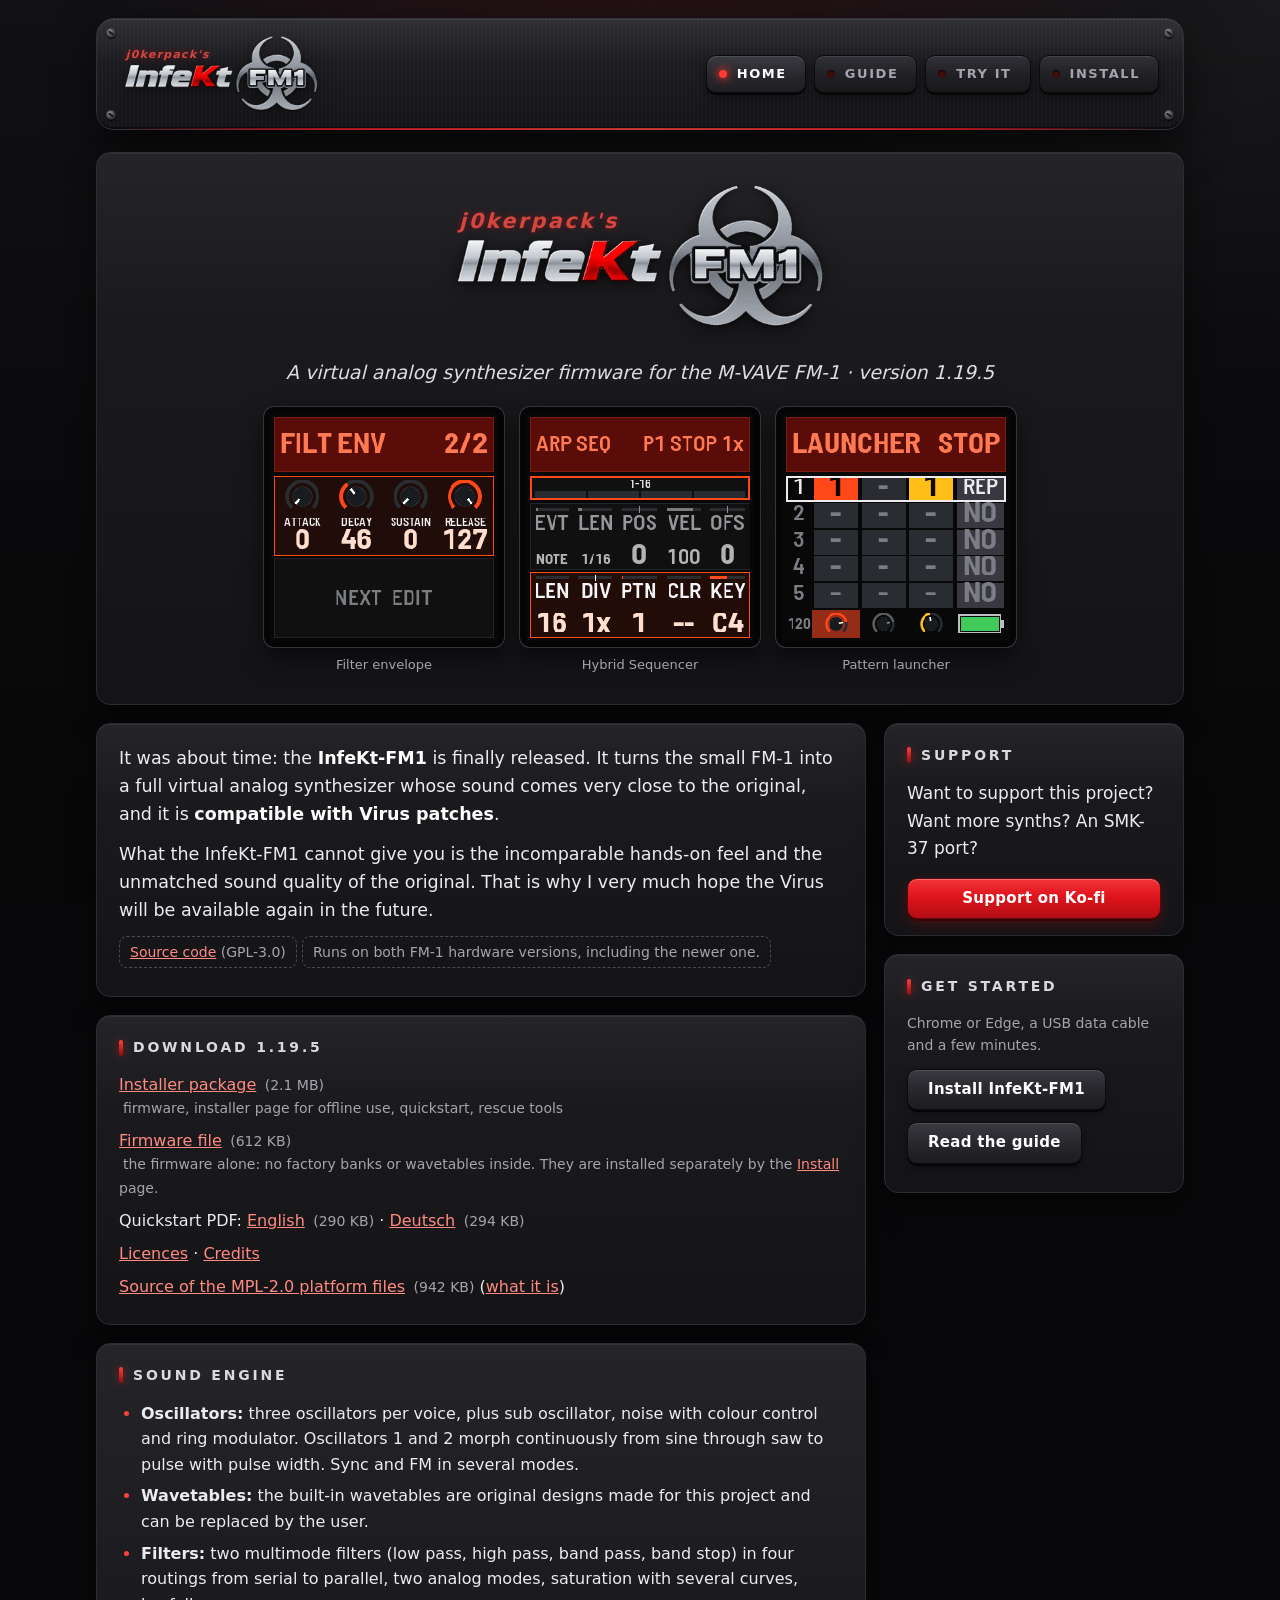
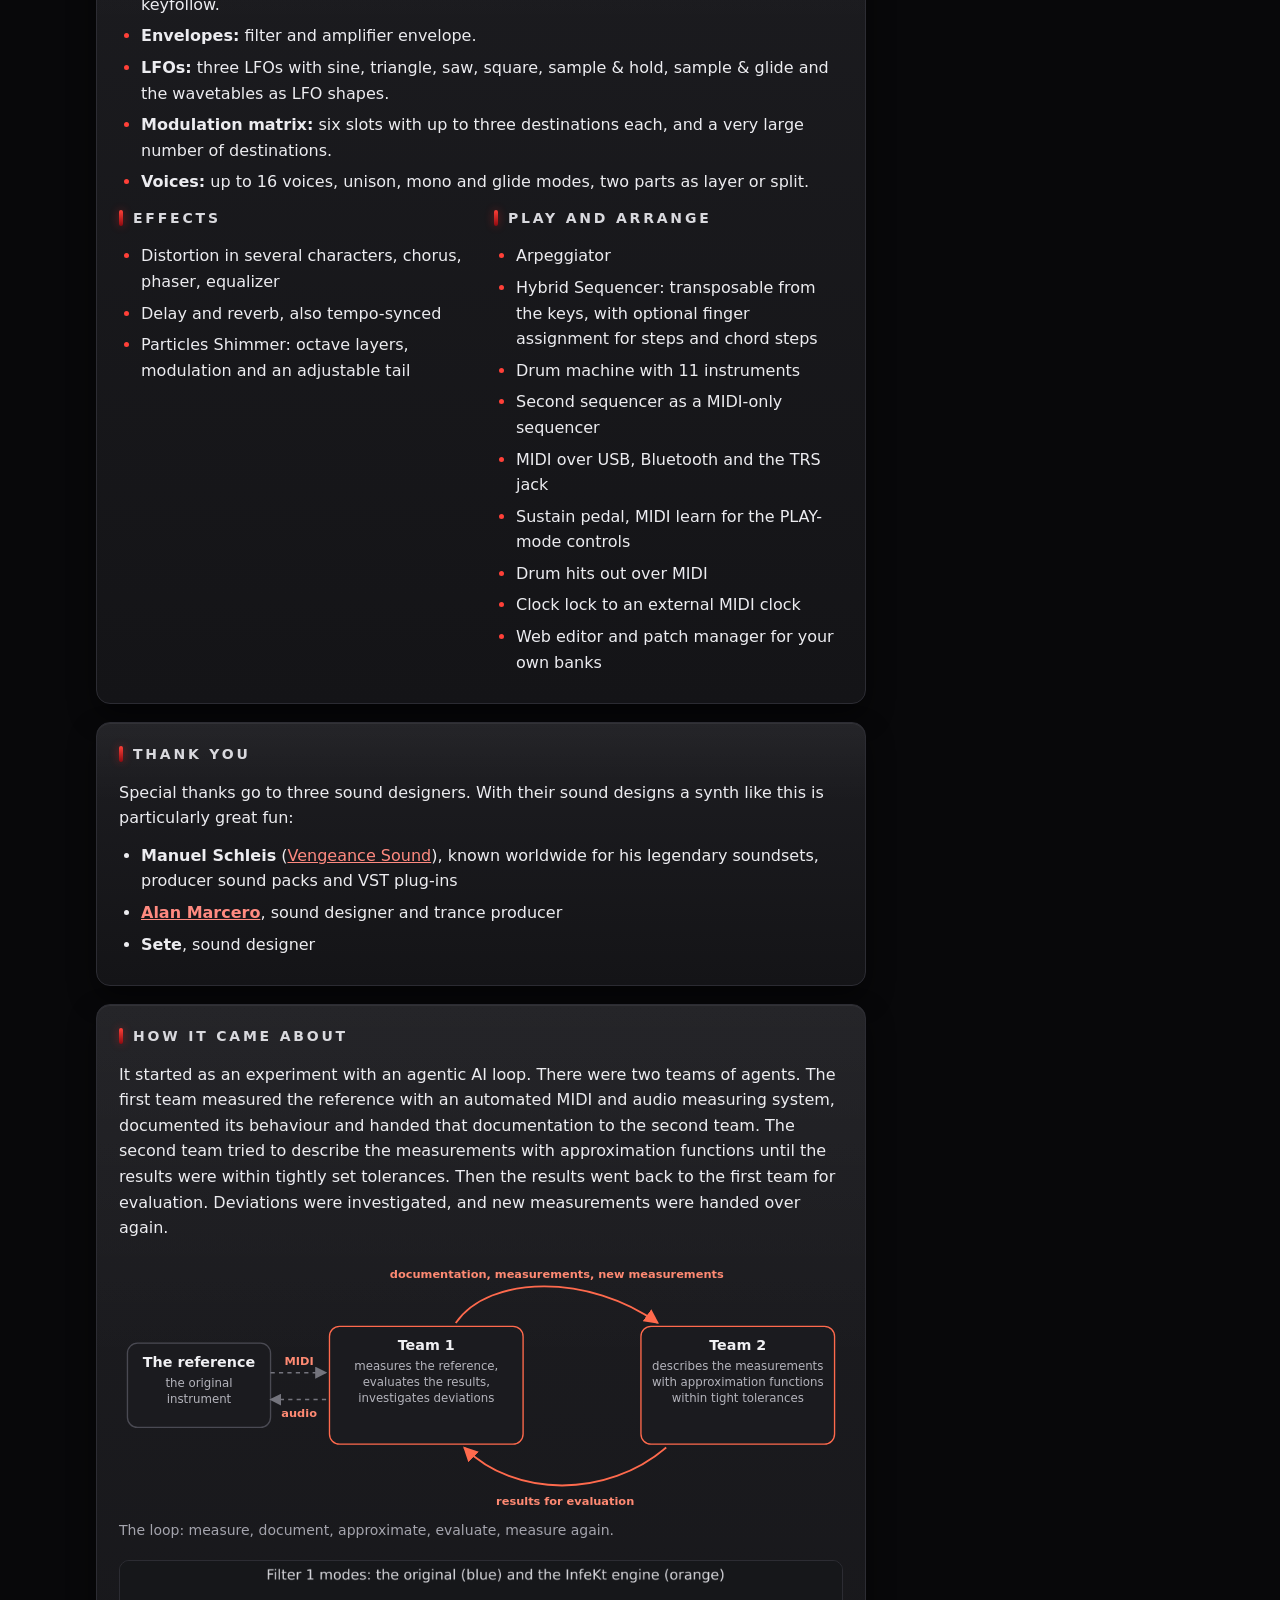
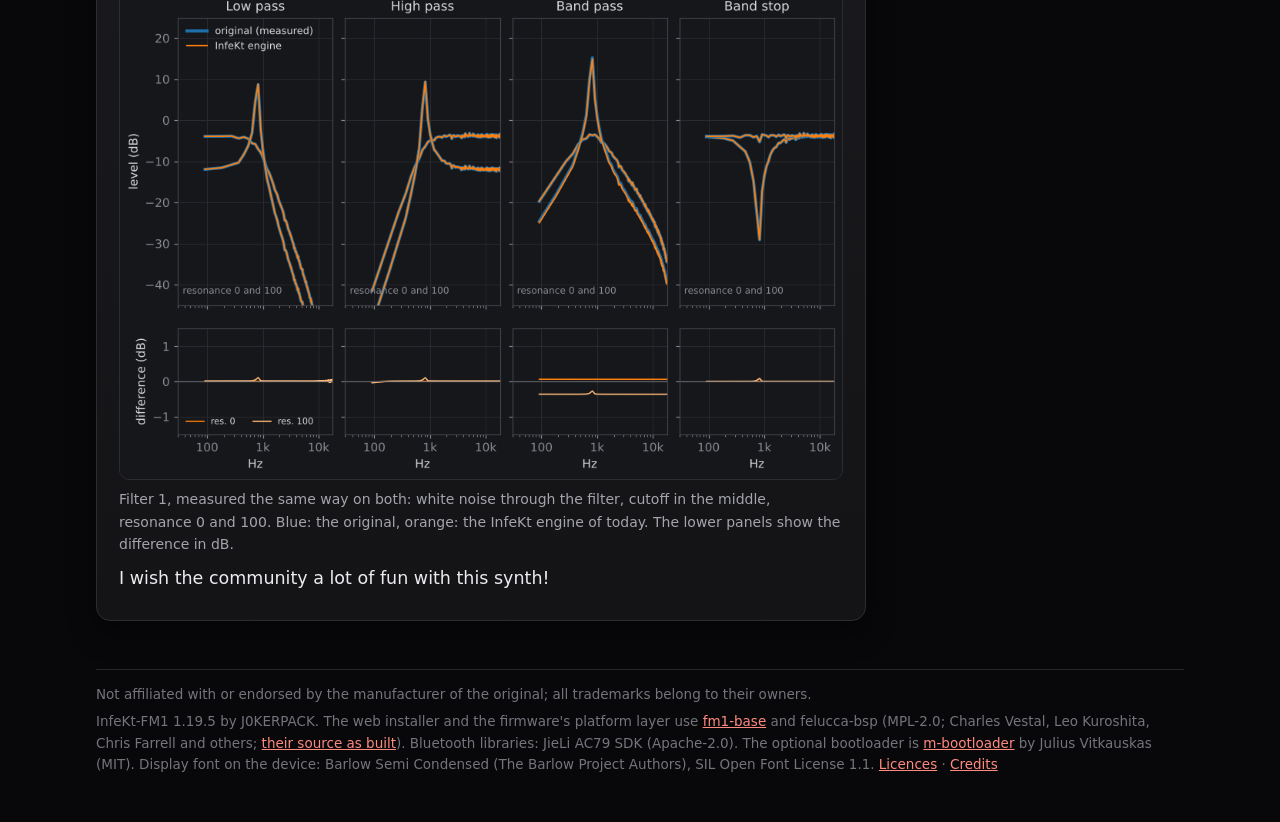
==== index.html @ 97278ad5 "Downloads: the firmware file has no factory banks inside Co-Authored-By: Claude Fable 5.2 <noreply@a" ====
<!doctype html>
<html lang="en">
<head>
<meta charset="utf-8">
<meta name="viewport" content="width=device-width, initial-scale=1">
<title>InfeKt-FM1</title>
<meta name="description" content="InfeKt-FM1: a virtual analog synthesizer firmware for the M-VAVE FM-1.">
<meta name="theme-color" content="#111114">
<link rel="icon" href="img/icon.svg" type="image/svg+xml">
<link rel="stylesheet" href="assets/site.css">
</head>
<body>
<svg width="0" height="0" style="position:absolute" aria-hidden="true" focusable="false"><defs>
<linearGradient id="bh-g" x1="0" y1="0" x2="0" y2="1"><stop offset="0" stop-color="#f6f6f9"/><stop offset=".45" stop-color="#b0b0b9"/><stop offset=".56" stop-color="#85858f"/><stop offset="1" stop-color="#dcdce3"/></linearGradient>
<clipPath id="bh-c"><circle cx="0" cy="-15" r="9.5"/><circle cx="12.99" cy="7.5" r="9.5"/><circle cx="-12.99" cy="7.5" r="9.5"/></clipPath>
<mask id="bh-m" maskUnits="userSpaceOnUse" x="-32" y="-32" width="64" height="64">
<g fill="#fff"><circle cx="0" cy="-11" r="15"/><circle cx="9.526" cy="5.5" r="15"/><circle cx="-9.526" cy="5.5" r="15"/></g>
<g fill="#000"><circle cx="0" cy="-15" r="10.5"/><circle cx="12.99" cy="7.5" r="10.5"/><circle cx="-12.99" cy="7.5" r="10.5"/><circle r="3"/>
<rect x="-.5" y="-6" width="1" height="6"/><rect x="-.5" y="-6" width="1" height="6" transform="rotate(120)"/><rect x="-.5" y="-6" width="1" height="6" transform="rotate(240)"/></g></mask>
<mask id="bh-r" maskUnits="userSpaceOnUse" x="-32" y="-32" width="64" height="64">
<circle r="12.5" fill="none" stroke="#fff" stroke-width="3"/>
<g fill="#000"><circle cx="0" cy="-11" r="16"/><circle cx="9.526" cy="5.5" r="16"/><circle cx="-9.526" cy="5.5" r="16"/></g>
<circle r="12.5" fill="none" stroke="#fff" stroke-width="3" clip-path="url(#bh-c)"/></mask>
<symbol id="bio" viewBox="-30 -30 60 60"><rect x="-32" y="-32" width="64" height="64" fill="url(#bh-g)" mask="url(#bh-m)"/>
<rect x="-32" y="-32" width="64" height="64" fill="url(#bh-g)" mask="url(#bh-r)"/></symbol>
</defs></svg>
<div class="wrap">
<header class="rack">
<span class="screw tl" aria-hidden="true"></span><span class="screw tr" aria-hidden="true"></span>
<span class="screw bl" aria-hidden="true"></span><span class="screw br" aria-hidden="true"></span>
<a class="logo" href="index.html" aria-label="j0kerpack's InfeKt-FM1, home"><img src="img/logo.webp" width="560" height="230" alt=""><span class="by" aria-hidden="true">j0kerpack's</span></a>
<nav class="topnav" aria-label="Site"><a class="tab" href="index.html" aria-current="page">Home</a><a class="tab" href="guide.html">Guide</a><a class="tab" href="try.html">Try it</a><a class="tab" href="install.html">Install</a></nav>
</header>
<main>

<section class="panel hero">
<h1 class="sr">InfeKt-FM1</h1>
<a class="logo" href="index.html" aria-label="j0kerpack's InfeKt-FM1, home"><img src="img/logo.webp" width="560" height="230" alt=""><span class="by" aria-hidden="true">j0kerpack's</span></a>
<p class="tagline">A virtual analog synthesizer firmware for the M-VAVE FM-1 · version 1.19.5</p>
<div class="screens">
<figure><img src="img/screen-filter-env.png" width="240" height="240" alt="The FM-1's display showing the filter envelope page: attack, decay, sustain and release on four knobs"><figcaption>Filter envelope</figcaption></figure>
<figure><img src="img/screen-sequencer.png" width="240" height="240" alt="The FM-1’s display showing the Hybrid Sequencer page: a step’s event, length, position, velocity and offset above the pattern’s length, speed, number, clear and base note"><figcaption>Hybrid Sequencer</figcaption></figure>
<figure><img src="img/screen-launcher.png" width="240" height="240" alt="The FM-1's display showing the pattern launcher"><figcaption>Pattern launcher</figcaption></figure>
</div>
</section>
<div class="layout">
<div class="col">


<section class="panel">
<p class="lead">It was about time: the <strong>InfeKt-FM1</strong> is finally released. It turns the small FM-1 into a full virtual analog synthesizer whose sound comes very close to the original, and it is <strong>compatible with Virus patches</strong>.</p>
<p class="lead">What the InfeKt-FM1 cannot give you is the incomparable hands-on feel and the unmatched sound quality of the original. That is why I very much hope the Virus will be available again in the future.</p>
<p class="soon"><a href="https://github.com/j0kerpack/InfeKt-FM1/tree/main/firmware">Source code</a> (GPL-3.0)</p>
<p class="soon">Runs on both FM-1 hardware versions, including the newer one.</p>
</section>

<section class="panel downloads" id="download">
<h2>Download 1.19.5</h2>
<ul class="dl">
<li><a href="downloads/infekt-fm1_installer_1.19.5.zip">Installer package</a><span class="small"> (2.1 MB)</span><br><span class="small">firmware, installer page for offline use, quickstart, rescue tools</span></li>
<li><a href="downloads/infekt-fm1-1.19.5-multi-ble.fwsc">Firmware file</a><span class="small"> (612 KB)</span><br><span class="small">the firmware alone: no factory banks or wavetables inside. They are installed separately by the <a href="install.html">Install</a> page.</span></li>
<li>Quickstart PDF: <a href="downloads/InfeKt-FM1_Quickstart_EN.pdf">English</a><span class="small"> (290 KB)</span> · <a href="downloads/InfeKt-FM1_Quickstart_DE.pdf">Deutsch</a><span class="small"> (294 KB)</span></li>
<li><a href="downloads/LICENSES/README.txt">Licences</a> · <a href="downloads/CREDITS.txt">Credits</a></li>
<li><a href="downloads/infekt-fm1-1.19.5-fm1-base-src.tar.gz">Source of the MPL-2.0 platform files</a><span class="small"> (942 KB)</span> (<a href="downloads/SOURCE.txt">what it is</a>)</li>
</ul>
</section>

<section class="panel feat">
<h2>Sound engine</h2>
<ul>
<li><strong>Oscillators:</strong> three oscillators per voice, plus sub oscillator, noise with colour control and ring modulator. Oscillators 1 and 2 morph continuously from sine through saw to pulse with pulse width. Sync and FM in several modes.</li>
<li><strong>Wavetables:</strong> the built-in wavetables are original designs made for this project and can be replaced by the user.</li>
<li><strong>Filters:</strong> two multimode filters (low pass, high pass, band pass, band stop) in four routings from serial to parallel, two analog modes, saturation with several curves, keyfollow.</li>
<li><strong>Envelopes:</strong> filter and amplifier envelope.</li>
<li><strong>LFOs:</strong> three LFOs with sine, triangle, saw, square, sample &amp; hold, sample &amp; glide and the wavetables as LFO shapes.</li>
<li><strong>Modulation matrix:</strong> six slots with up to three destinations each, and a very large number of destinations.</li>
<li><strong>Voices:</strong> up to 16 voices, unison, mono and glide modes, two parts as layer or split.</li>
</ul>
<div class="cols2">
<div>
<h2>Effects</h2>
<ul>
<li>Distortion in several characters, chorus, phaser, equalizer</li>
<li>Delay and reverb, also tempo-synced</li>
<li>Particles Shimmer: octave layers, modulation and an adjustable tail</li>
</ul>
</div>
<div>
<h2>Play and arrange</h2>
<ul>
<li>Arpeggiator</li>
<li>Hybrid Sequencer: transposable from the keys, with optional finger assignment for steps and chord steps</li>
<li>Drum machine with 11 instruments</li>
<li>Second sequencer as a MIDI-only sequencer</li>
<li>MIDI over USB, Bluetooth and the TRS jack</li>
<li>Sustain pedal, MIDI learn for the PLAY-mode controls</li>
<li>Drum hits out over MIDI</li>
<li>Clock lock to an external MIDI clock</li>
<li>Web editor and patch manager for your own banks</li>
</ul>
</div>
</div>
</section>

<section class="panel">
<h2>Thank you</h2>
<p>Special thanks go to three sound designers. With their sound designs a synth like this is particularly great fun:</p>
<ul>
<li><strong>Manuel Schleis</strong> (<a href="https://www.vengeance-sound.com/" rel="noopener">Vengeance Sound</a>), known worldwide for his legendary soundsets, producer sound packs and VST plug-ins</li>
<li><strong><a href="https://alanmarcero.com/" rel="noopener">Alan Marcero</a></strong>, sound designer and trance producer</li>
<li><strong>Sete</strong>, sound designer</li>
</ul>
</section>

<section class="panel">
<h2>How it came about</h2>
<p>It started as an experiment with an agentic AI loop. There were two teams of agents. The first team measured the reference with an automated MIDI and audio measuring system, documented its behaviour and handed that documentation to the second team. The second team tried to describe the measurements with approximation functions until the results were within tightly set tolerances. Then the results went back to the first team for evaluation. Deviations were investigated, and new measurements were handed over again.</p>
<figure class="fig">
<svg class="loop wide" viewBox="0 0 860 300" role="img" aria-labelledby="lw-t"><title id="lw-t">The development loop: team 1 measures the reference and documents it, team 2 approximates the measurements within tolerances, the results go back to team 1 for evaluation, deviations lead to new measurements.</title><style>.lt{font:700 17px system-ui,sans-serif;fill:#f0f0f3}.ls{font:400 14px system-ui,sans-serif;fill:#b4b4bc}.la{font:600 13.5px system-ui,sans-serif;fill:#ff8a73}.ar{stroke:#ff6a4d;stroke-width:2.2;fill:none}.ad{stroke:#74747d;stroke-width:1.8;fill:none;stroke-dasharray:5 5}</style><defs><marker id="ahw" viewBox="0 0 10 10" refX="9" refY="5" markerWidth="8" markerHeight="8" orient="auto-start-reverse"><path d="M0 0L10 5L0 10z" fill="#ff6a4d"/></marker><marker id="agw" viewBox="0 0 10 10" refX="9" refY="5" markerWidth="8" markerHeight="8" orient="auto-start-reverse"><path d="M0 0L10 5L0 10z" fill="#74747d"/></marker></defs><rect x="10" y="100" width="170" height="100" rx="12" fill="#1b1b1f" stroke="#4a4a53" stroke-width="1.6"/><text x="95.0" y="128" text-anchor="middle" class="lt">The reference</text><text x="95.0" y="152" text-anchor="middle" class="ls">the original</text><text x="95.0" y="171" text-anchor="middle" class="ls">instrument</text><rect x="250" y="80" width="230" height="140" rx="12" fill="#1b1b1f" stroke="#ff6a4d" stroke-width="1.6"/><text x="365.0" y="108" text-anchor="middle" class="lt">Team 1</text><text x="365.0" y="132" text-anchor="middle" class="ls">measures the reference,</text><text x="365.0" y="151" text-anchor="middle" class="ls">evaluates the results,</text><text x="365.0" y="170" text-anchor="middle" class="ls">investigates deviations</text><rect x="620" y="80" width="230" height="140" rx="12" fill="#1b1b1f" stroke="#ff6a4d" stroke-width="1.6"/><text x="735.0" y="108" text-anchor="middle" class="lt">Team 2</text><text x="735.0" y="132" text-anchor="middle" class="ls">describes the measurements</text><text x="735.0" y="151" text-anchor="middle" class="ls">with approximation functions</text><text x="735.0" y="170" text-anchor="middle" class="ls">within tight tolerances</text><path class="ad" d="M180 135H246" marker-end="url(#agw)"/><path class="ad" d="M246 167H180" marker-end="url(#agw)"/><text x="214" y="126" text-anchor="middle" class="la">MIDI</text><text x="214" y="188" text-anchor="middle" class="la">audio</text><path class="ar" d="M400 76C440 18 560 18 640 76" marker-end="url(#ahw)"/><text x="520" y="22" text-anchor="middle" class="la">documentation, measurements, new measurements</text><path class="ar" d="M650 224C580 284 470 284 410 224" marker-end="url(#ahw)"/><text x="530" y="292" text-anchor="middle" class="la">results for evaluation</text></svg>
<svg class="loop tall" viewBox="0 0 360 540" role="img" aria-labelledby="lt-t"><title id="lt-t">The development loop: team 1 measures the reference and documents it, team 2 approximates the measurements within tolerances, the results go back to team 1 for evaluation, deviations lead to new measurements.</title><style>.lt{font:700 17px system-ui,sans-serif;fill:#f0f0f3}.ls{font:400 14px system-ui,sans-serif;fill:#b4b4bc}.la{font:600 13.5px system-ui,sans-serif;fill:#ff8a73}.ar{stroke:#ff6a4d;stroke-width:2.2;fill:none}.ad{stroke:#74747d;stroke-width:1.8;fill:none;stroke-dasharray:5 5}</style><defs><marker id="ah" viewBox="0 0 10 10" refX="9" refY="5" markerWidth="8" markerHeight="8" orient="auto-start-reverse"><path d="M0 0L10 5L0 10z" fill="#ff6a4d"/></marker><marker id="ag" viewBox="0 0 10 10" refX="9" refY="5" markerWidth="8" markerHeight="8" orient="auto-start-reverse"><path d="M0 0L10 5L0 10z" fill="#74747d"/></marker></defs><rect x="80" y="6" width="200" height="80" rx="12" fill="#1b1b1f" stroke="#4a4a53" stroke-width="1.6"/><text x="180.0" y="34" text-anchor="middle" class="lt">The reference</text><text x="180.0" y="58" text-anchor="middle" class="ls">the original instrument</text><path class="ad" d="M160 88V138" marker-end="url(#ag)"/><path class="ad" d="M200 138V88" marker-end="url(#ag)"/><text x="150" y="118" text-anchor="end" class="la">MIDI</text><text x="210" y="118" text-anchor="start" class="la">audio</text><rect x="60" y="142" width="240" height="128" rx="12" fill="#1b1b1f" stroke="#ff6a4d" stroke-width="1.6"/><text x="180.0" y="170" text-anchor="middle" class="lt">Team 1</text><text x="180.0" y="194" text-anchor="middle" class="ls">measures the reference,</text><text x="180.0" y="213" text-anchor="middle" class="ls">evaluates the results,</text><text x="180.0" y="232" text-anchor="middle" class="ls">investigates deviations</text><rect x="60" y="400" width="240" height="128" rx="12" fill="#1b1b1f" stroke="#ff6a4d" stroke-width="1.6"/><text x="180.0" y="428" text-anchor="middle" class="lt">Team 2</text><text x="180.0" y="452" text-anchor="middle" class="ls">describes the measurements</text><text x="180.0" y="471" text-anchor="middle" class="ls">with approximation functions</text><text x="180.0" y="490" text-anchor="middle" class="ls">within tight tolerances</text><path class="ar" d="M120 274V396" marker-end="url(#ah)"/><path class="ar" d="M240 396V274" marker-end="url(#ah)"/><text x="112" y="318" text-anchor="end" class="la">documen-</text><text x="112" y="336" text-anchor="end" class="la">tation, new</text><text x="112" y="354" text-anchor="end" class="la">measurements</text><text x="248" y="318" text-anchor="start" class="la">results</text><text x="248" y="336" text-anchor="start" class="la">for evalu-</text><text x="248" y="354" text-anchor="start" class="la">ation</text></svg>
<figcaption>The loop: measure, document, approximate, evaluate, measure again.</figcaption>
</figure>
<figure class="fig">
<a href="img/filter-modes.png"><img class="plot" src="img/filter-modes.png" width="1031" height="741" alt="Frequency responses of filter 1 in its four digital modes, low pass, high pass, band pass and band stop, at resonance 0 and 100: the measured curves of the original in blue and the InfeKt engine in orange lie on top of each other; the difference panels below stay within about half a decibel."></a>
<figcaption>Filter 1, measured the same way on both: white noise through the filter, cutoff in the middle, resonance 0 and 100. Blue: the original, orange: the InfeKt engine of today. The lower panels show the difference in dB.</figcaption>
</figure>
<p class="lead">I wish the community a lot of fun with this synth!</p>
</section>
</div>

<aside class="side">
<section class="panel support">
<h2>Support</h2>
<p>Want to support this project? Want more synths? An SMK-37 port?</p>
<a class="btn" href="https://ko-fi.com/j0kerpack" rel="noopener">Support on Ko-fi</a>
</section>
<section class="panel">
<h2>Get started</h2>
<p class="small">Chrome or Edge, a USB data cable and a few minutes.</p>
<p><a class="btn plain" href="install.html">Install InfeKt-FM1</a></p>
<p><a class="btn plain" href="guide.html">Read the guide</a></p>
</section>
</aside>
</div>

</main>
<footer class="site">
<p>Not affiliated with or endorsed by the manufacturer of the original; all trademarks belong to their owners.</p>
<p>InfeKt-FM1 1.19.5 by J0KERPACK. The web installer and the firmware's platform layer use
<a href="https://github.com/charlesvestal/fm1-base">fm1-base</a> and felucca-bsp (MPL-2.0; Charles Vestal, Leo Kuroshita, Chris Farrell and others;
<a href="downloads/infekt-fm1-1.19.5-fm1-base-src.tar.gz">their source as built</a>). Bluetooth libraries: JieLi AC79 SDK (Apache-2.0).
The optional bootloader is <a href="https://github.com/jvitkauskas/m-bootloader">m-bootloader</a> by Julius Vitkauskas (MIT).
Display font on the device: Barlow Semi Condensed (The Barlow Project Authors), SIL Open Font License 1.1.
<a href="downloads/LICENSES/README.txt">Licences</a> · <a href="downloads/CREDITS.txt">Credits</a></p>
</footer>
</div>
</body>
</html>
---- assets/site.css ----
/* InfeKt-FM1 site: the look of the project's installer page (dark panel, red accent) */
:root {
  --bg: #08080a; --fg: #ececf0; --dim: #a4a4ad; --mute: #74747d;
  --panel-a: #1d1d21; --panel-b: #141417; --edge: #2c2c33; --well: #0d0d10;
  --red: #e0141c; --red-hi: #ff4038; --red-lo: #8e0a10; --acc: #ff6a4d; --link: #ff8a80;
  --lcd-a: #1c0605; --lcd-b: #110303; --lcd-fg: #ff4a3c;
  --radius: 14px;
  color-scheme: dark;
}
* { box-sizing: border-box; }
html { background: var(--bg); }
body { margin: 0; min-height: 100vh; color: var(--fg);
  background: radial-gradient(900px 420px at 50% -160px, rgba(200, 16, 24, .22), transparent 70%),
              radial-gradient(700px 500px at 100% 0, rgba(255, 255, 255, .035), transparent 70%),
              linear-gradient(180deg, #111114 0%, #0a0a0c 55%, #070708 100%) fixed;
  font: 16px/1.6 system-ui, -apple-system, "Segoe UI", Roboto, "Helvetica Neue", Arial, sans-serif; }
a { color: var(--link); }
a:hover { color: #ffb3ab; }
:focus-visible { outline: 2px solid #ff7a70; outline-offset: 2px; }
img { max-width: 100%; height: auto; }
.wrap { max-width: 1120px; margin: 0 auto; padding: 18px 16px 40px; }
p { margin: 0 0 12px; }
.small { font-size: 14px; color: var(--dim); }
kbd, .k { display: inline-block; font: 700 .78em/1.5 ui-monospace, "SFMono-Regular", Menlo, Consolas, monospace;
  letter-spacing: .03em; padding: 0 6px; border-radius: 5px; white-space: nowrap; color: var(--fg);
  background: linear-gradient(#34343b, #222227); border: 1px solid #45454e; border-bottom-width: 2px; vertical-align: 1px; }
.scr { font: 700 .82em ui-monospace, Menlo, Consolas, monospace; color: var(--lcd-fg); letter-spacing: .04em;
  background: var(--lcd-b); padding: 1px 6px; border-radius: 4px; white-space: nowrap; }
.sr { position: absolute; width: 1px; height: 1px; overflow: hidden; clip: rect(0 0 0 0); white-space: nowrap; }

/* ---- the top bar: the front panel ---- */
.rack { position: relative; display: flex; align-items: center; gap: 12px 24px; flex-wrap: wrap;
  padding: 14px 24px; border-radius: 18px; border: 1px solid #303037;
  background: linear-gradient(180deg, rgba(255, 255, 255, .06), rgba(255, 255, 255, 0) 38%),
              repeating-linear-gradient(90deg, rgba(255, 255, 255, .012) 0 2px, rgba(0, 0, 0, .02) 2px 4px),
              linear-gradient(180deg, #232328, #151518);
  box-shadow: inset 0 1px 0 rgba(255, 255, 255, .09), inset 0 -2px 0 rgba(0, 0, 0, .5), 0 18px 40px rgba(0, 0, 0, .55); }
.rack::after { content: ""; position: absolute; left: 22px; right: 22px; bottom: -1px; height: 2px; border-radius: 2px;
  background: linear-gradient(90deg, transparent, var(--red) 20%, var(--red-hi) 50%, var(--red) 80%, transparent); opacity: .75; }
.screw { position: absolute; width: 10px; height: 10px; border-radius: 50%;
  background: radial-gradient(circle at 35% 30%, #8d8d96, #3b3b42 60%, #1d1d21);
  box-shadow: 0 1px 1px rgba(0, 0, 0, .8), inset 0 0 0 1px rgba(0, 0, 0, .35); }
.screw::after { content: ""; position: absolute; left: 2px; right: 2px; top: 4px; height: 2px; background: #1a1a1d;
  transform: rotate(35deg); border-radius: 1px; }
.screw.tl { left: 9px; top: 9px; } .screw.tr { right: 9px; top: 9px; }
.screw.bl { left: 9px; bottom: 9px; } .screw.br { right: 9px; bottom: 9px; }

/* the logotype: the same picture and byline as the installer page's header (the byline sits in the picture's empty
   space over the letters; its size follows the logo's width: 12px at 220px) */
.logo { display: inline-block; position: relative; width: 200px; max-width: 100%; font-size: 10.9px; line-height: 1;
  text-decoration: none; color: inherit; }
.logo:hover { color: inherit; }
.logo img { display: block; width: 100%; height: auto; filter: drop-shadow(0 4px 10px rgba(0, 0, 0, .55)); }
.logo .by { position: absolute; left: 2.4%; bottom: 66.5%; width: max-content; font: italic 600 1em/1 system-ui, sans-serif;
  letter-spacing: .12em; white-space: nowrap; color: #d4473f; text-shadow: 0 0 6px rgba(224, 20, 28, .45); }
.hero .logo { width: 380px; font-size: 20.7px; }

.topnav { margin-left: auto; display: flex; gap: 8px; flex-wrap: wrap; }
.tab { position: relative; display: inline-block; padding: 9px 18px 9px 30px; font: 600 13px/1.4 system-ui, sans-serif;
  letter-spacing: .12em; text-transform: uppercase; text-decoration: none; color: var(--dim); border: 1px solid #0b0b0d;
  border-radius: 10px; background: linear-gradient(180deg, #303036, #1f1f23 60%, #19191c);
  box-shadow: inset 0 1px 0 rgba(255, 255, 255, .1), 0 2px 0 #050506, 0 6px 14px rgba(0, 0, 0, .4); }
.tab::before { content: ""; position: absolute; left: 12px; top: 50%; width: 8px; height: 8px; margin-top: -4px;
  border-radius: 50%; background: #3c0e0c; box-shadow: inset 0 1px 1px rgba(0, 0, 0, .8); transition: all .25s; }
.tab:hover { filter: brightness(1.15); color: #fff; }
.tab[aria-current="page"] { color: #fff; background: linear-gradient(180deg, #3a3a41, #26262b 60%, #1f1f23); }
.tab[aria-current="page"]::before { background: #ff3b30; box-shadow: 0 0 9px 2px rgba(255, 50, 40, .7); }

/* ---- panels ---- */
main { margin-top: 22px; }
.panel { position: relative; min-width: 0; padding: 20px 22px 16px; border-radius: var(--radius); border: 1px solid var(--edge);
  background: linear-gradient(180deg, rgba(255, 255, 255, .035), transparent 30%), linear-gradient(180deg, var(--panel-a), var(--panel-b));
  box-shadow: inset 0 1px 0 rgba(255, 255, 255, .06), 0 12px 28px rgba(0, 0, 0, .45); margin: 0 0 18px; }
h2 { display: flex; align-items: center; gap: 10px; margin: 0 0 14px; font-size: 14px; font-weight: 700;
  letter-spacing: .2em; text-transform: uppercase; color: #d9d9de; }
h2::before { content: ""; flex: none; width: 4px; height: 16px; border-radius: 2px; background: linear-gradient(var(--red-hi), var(--red-lo));
  box-shadow: 0 0 8px rgba(255, 40, 40, .45); }
h3 { font-size: 17px; margin: 20px 0 8px; color: #f0f0f3; }
h2 + h3 { margin-top: 4px; }
ul, ol { margin: 0 0 12px; padding-left: 22px; }
li { margin: 0 0 6px; }
.layout { display: grid; gap: 18px; grid-template-columns: minmax(0, 1fr); }
@media (min-width: 960px) { .layout { grid-template-columns: minmax(0, 1fr) 300px; align-items: start; }
  .side { position: sticky; top: 16px; } }

/* the hero */
.hero { text-align: center; padding: 26px 22px 22px; }
.hero .tagline { font-size: 19px; color: #dcdce2; margin: 14px 0 20px; font-style: italic; }
.screens { display: flex; gap: 16px; justify-content: center; flex-wrap: wrap; margin: 0 0 6px; }
.screens figure { margin: 0; flex: 0 1 240px; }
.screens img, .shot { display: block; width: 100%; max-width: 240px; image-rendering: pixelated; border-radius: 10px;
  border: 6px solid #050506; box-shadow: 0 0 0 1px #34343c, 0 10px 24px rgba(0, 0, 0, .6); background: #000; margin: 0 auto; }
.screens figcaption { font-size: 13px; color: var(--dim); margin-top: 8px; }
.lead { font-size: 17.5px; }
.lead strong { color: #fff; }
.note { border: 1px solid rgba(224, 20, 28, .55); border-radius: 10px; padding: 10px 14px; margin: 0 0 14px;
  background: linear-gradient(180deg, rgba(224, 20, 28, .1), rgba(224, 20, 28, .04)); }
.note strong { color: #ff6a60; }
.soon { display: inline-block; font-size: 14px; color: var(--dim); border: 1px dashed #4a4a52; border-radius: 8px; padding: 4px 10px; }
.feat h3 { color: var(--acc); font-size: 13px; letter-spacing: .16em; text-transform: uppercase; margin: 18px 0 8px; }
.feat li::marker { color: var(--red-hi); }
.cols2 { display: grid; gap: 0 26px; grid-template-columns: minmax(0, 1fr); }
@media (min-width: 720px) { .cols2 { grid-template-columns: minmax(0, 1fr) minmax(0, 1fr); } }

figure.fig { margin: 18px 0 8px; }
figure.fig figcaption { font-size: 14px; color: var(--dim); margin-top: 8px; }
.loop { display: block; width: 100%; height: auto; max-width: 760px; margin: 0 auto; }
.plot { display: block; width: 100%; border-radius: 10px; border: 1px solid var(--edge); }

/* buttons */
.btn { display: inline-block; font: 600 15px/1.3 system-ui, sans-serif; letter-spacing: .02em; text-decoration: none; cursor: pointer;
  color: #fff; border: 1px solid #5a080c; border-radius: 10px; padding: 10px 20px;
  background: linear-gradient(180deg, #f2333a 0%, var(--red) 45%, #b30d14 100%);
  box-shadow: inset 0 1px 0 rgba(255, 255, 255, .28), 0 2px 0 #3c0407, 0 6px 14px rgba(200, 10, 20, .25); }
.btn:hover { color: #fff; filter: brightness(1.08); }
.btn.plain { border-color: #0b0b0d; background: linear-gradient(180deg, #393940, #26262b 55%, #1d1d21);
  box-shadow: inset 0 1px 0 rgba(255, 255, 255, .12), 0 2px 0 #050506, 0 4px 10px rgba(0, 0, 0, .35); }
.support p { font-size: 17px; }
.support .btn { width: 100%; text-align: center; margin-top: 4px; }

/* the guide */
.guide h3 { display: flex; align-items: baseline; gap: 10px; }
.guide h3 .n { flex: none; display: inline-block; width: 26px; height: 26px; border: 1.5px solid var(--acc); color: var(--acc);
  border-radius: 50%; text-align: center; font-size: 13px; line-height: 23px; }
.guide .panel ul li { margin-bottom: 8px; }
.toc { display: flex; flex-wrap: wrap; gap: 8px; margin: 0; padding: 0; list-style: none; }
.toc a { display: inline-block; text-decoration: none; padding: 4px 10px; border-radius: 8px; border: 1px solid #34343c;
  background: var(--well); color: var(--fg); font-size: 14px; }
.toc a:hover { border-color: var(--red-hi); }
.tip { border-left: 3px solid var(--acc); padding: 6px 12px; background: rgba(255, 106, 77, .06); border-radius: 0 8px 8px 0; margin: 10px 0 14px; }
.with-shot { display: grid; gap: 16px 22px; grid-template-columns: minmax(0, 1fr); align-items: start; }
@media (min-width: 720px) { .with-shot { grid-template-columns: minmax(0, 1fr) 200px; } }
.with-shot figure { margin: 0; text-align: center; font-size: 13px; color: var(--dim); }
.with-shot .shot { max-width: 200px; }
table.keys { border-collapse: collapse; width: 100%; font-size: 15px; }
table.keys td { border-bottom: 1px solid #2a2a30; padding: 6px 6px; vertical-align: top; }
table.keys td:first-child { white-space: nowrap; width: 1%; padding-right: 14px; }

/* install */
.frame { display: block; width: 100%; height: 930px; border: 1px solid var(--edge); border-radius: var(--radius); background: #0a0a0c; }
.steps li { margin-bottom: 10px; }

footer.site { margin-top: 30px; padding-top: 14px; border-top: 1px solid #26262c; font-size: 13.5px; color: var(--mute); }
footer.site p { margin: 0 0 6px; }

@media (max-width: 700px) {
  .rack { padding: 14px 16px 16px; justify-content: center; }
  .topnav { margin-left: 0; justify-content: center; width: 100%; }
  .tab { padding: 8px 12px 8px 26px; font-size: 12px; letter-spacing: .08em; }
  .tab::before { left: 10px; }
  .logo { width: 170px; font-size: 9.3px; }
  .hero .logo { width: 270px; font-size: 14.7px; }
  .panel { padding: 16px 16px 12px; }
  .screens figure { flex-basis: 100%; }
  .lead { font-size: 16.5px; }
  .frame { height: 2090px; }   /* (the installer's first tab whole at a phone's width: no second scrollbar; 1.19: measured 2056 px) */
}
h4 { font-size: 15px; margin: 18px 0 6px; color: var(--acc); letter-spacing: .04em; }
.loop.tall { display: none; max-width: 360px; }
@media (max-width: 640px) { .loop.wide { display: none; } .loop.tall { display: block; } }
.guide .panel > h3:first-child { margin-top: 0; }
@media (min-width: 720px) { .with-shot { grid-template-columns: minmax(0, 1fr) 240px; } }
.with-shot .shot { max-width: 240px; }
table.keys { margin: 0 0 14px; }
/* (1.19) the download list on Home */
.dl { list-style: none; padding-left: 0; margin: 0; }
.dl li { margin: 0 0 10px; line-height: 1.45; }
.dl .small { margin-left: 4px; }

/* the guide's first box: finding your way (the panel drawing, the navigation keys highlighted) */
.nav { border-color: rgba(224, 20, 28, .55); }
.navgrid { display: grid; grid-template-columns: minmax(260px, 5fr) 6fr; gap: 20px; align-items: start; }
.navpic .small { margin: 6px 0 0; text-align: center; }
.fmpanel { display: block; width: 100%; height: auto; }
.fmpanel [stroke="#1a1a1a"] { stroke: #8d8d97; }
.fmpanel text { fill: #b9b9c2; font: 600 9px system-ui, sans-serif; }
.fmpanel text.sc, .fmpanel text.kb { fill: #7d7d87; }
.fmpanel .hl { stroke: #ff3b33; stroke-width: 2.2; fill: rgba(224, 20, 28, .28); }
.fmpanel .hl2 { stroke: #ff9a3d; stroke-width: 2.2; fill: rgba(255, 154, 61, .22); }
.key { display: inline-block; padding: 0 7px; border-radius: 5px; font-weight: 600; }
.hlk { border: 1.5px solid #ff3b33; background: rgba(224, 20, 28, .28); }
.hl2k { border: 1.5px solid #ff9a3d; background: rgba(255, 154, 61, .22); }
.navbox { border: 1px solid rgba(255, 255, 255, .1); border-radius: 10px; padding: 10px 14px 6px; background: rgba(0, 0, 0, .22); }
.navbox + .navbox { margin-top: 12px; }
.navbox h3 { margin: 0 0 6px; }
.navbox table.keys td:first-child { white-space: nowrap; }
@media (max-width: 760px) { .navgrid { grid-template-columns: 1fr; } }
.fmpanel [stroke="#c8341c"] { stroke: #8d8d97; }
.fmpanel [fill="#c8341c"] { fill: #8d8d97; }

/* the "Try it" page: the emulator's frame keeps the panel's proportion */
.frame.emu { height: auto; aspect-ratio: 1280 / 1010; }
@media (max-width: 760px) { .frame.emu { height: auto; aspect-ratio: 390 / 640; } }
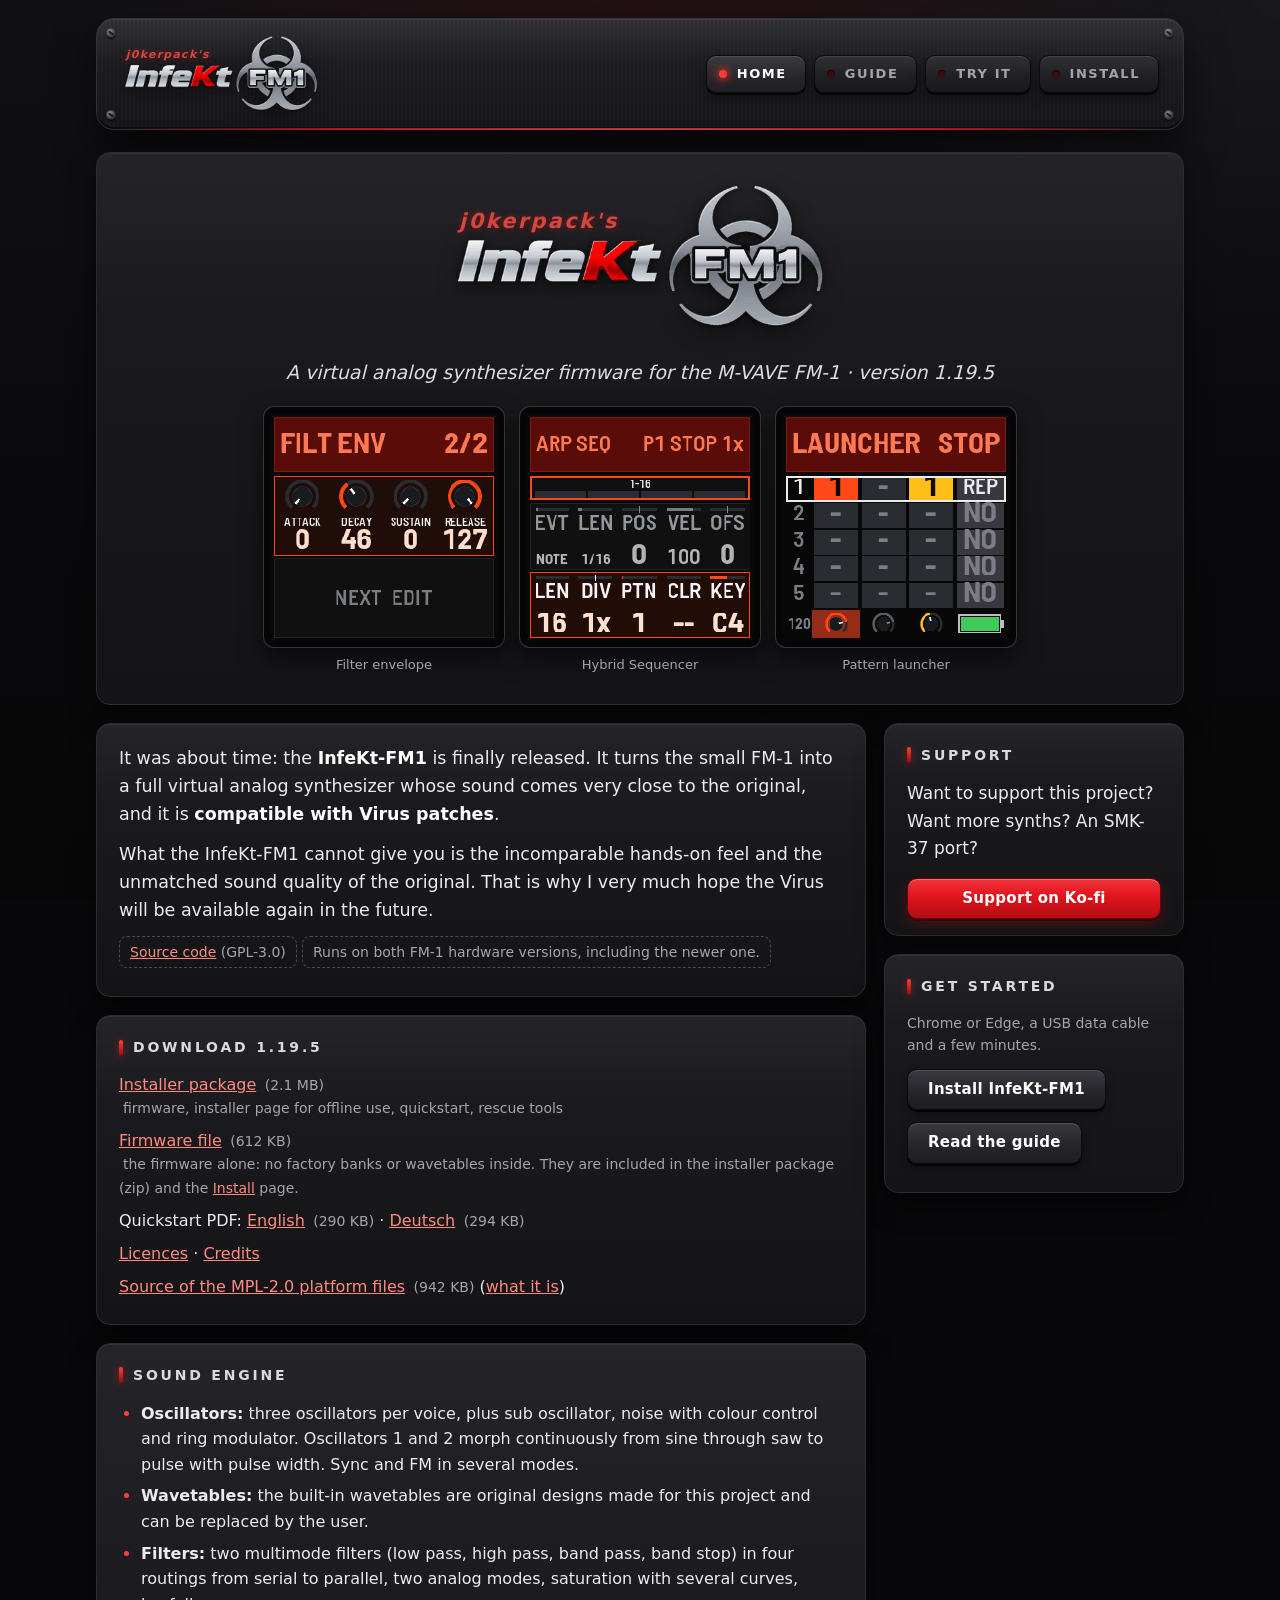
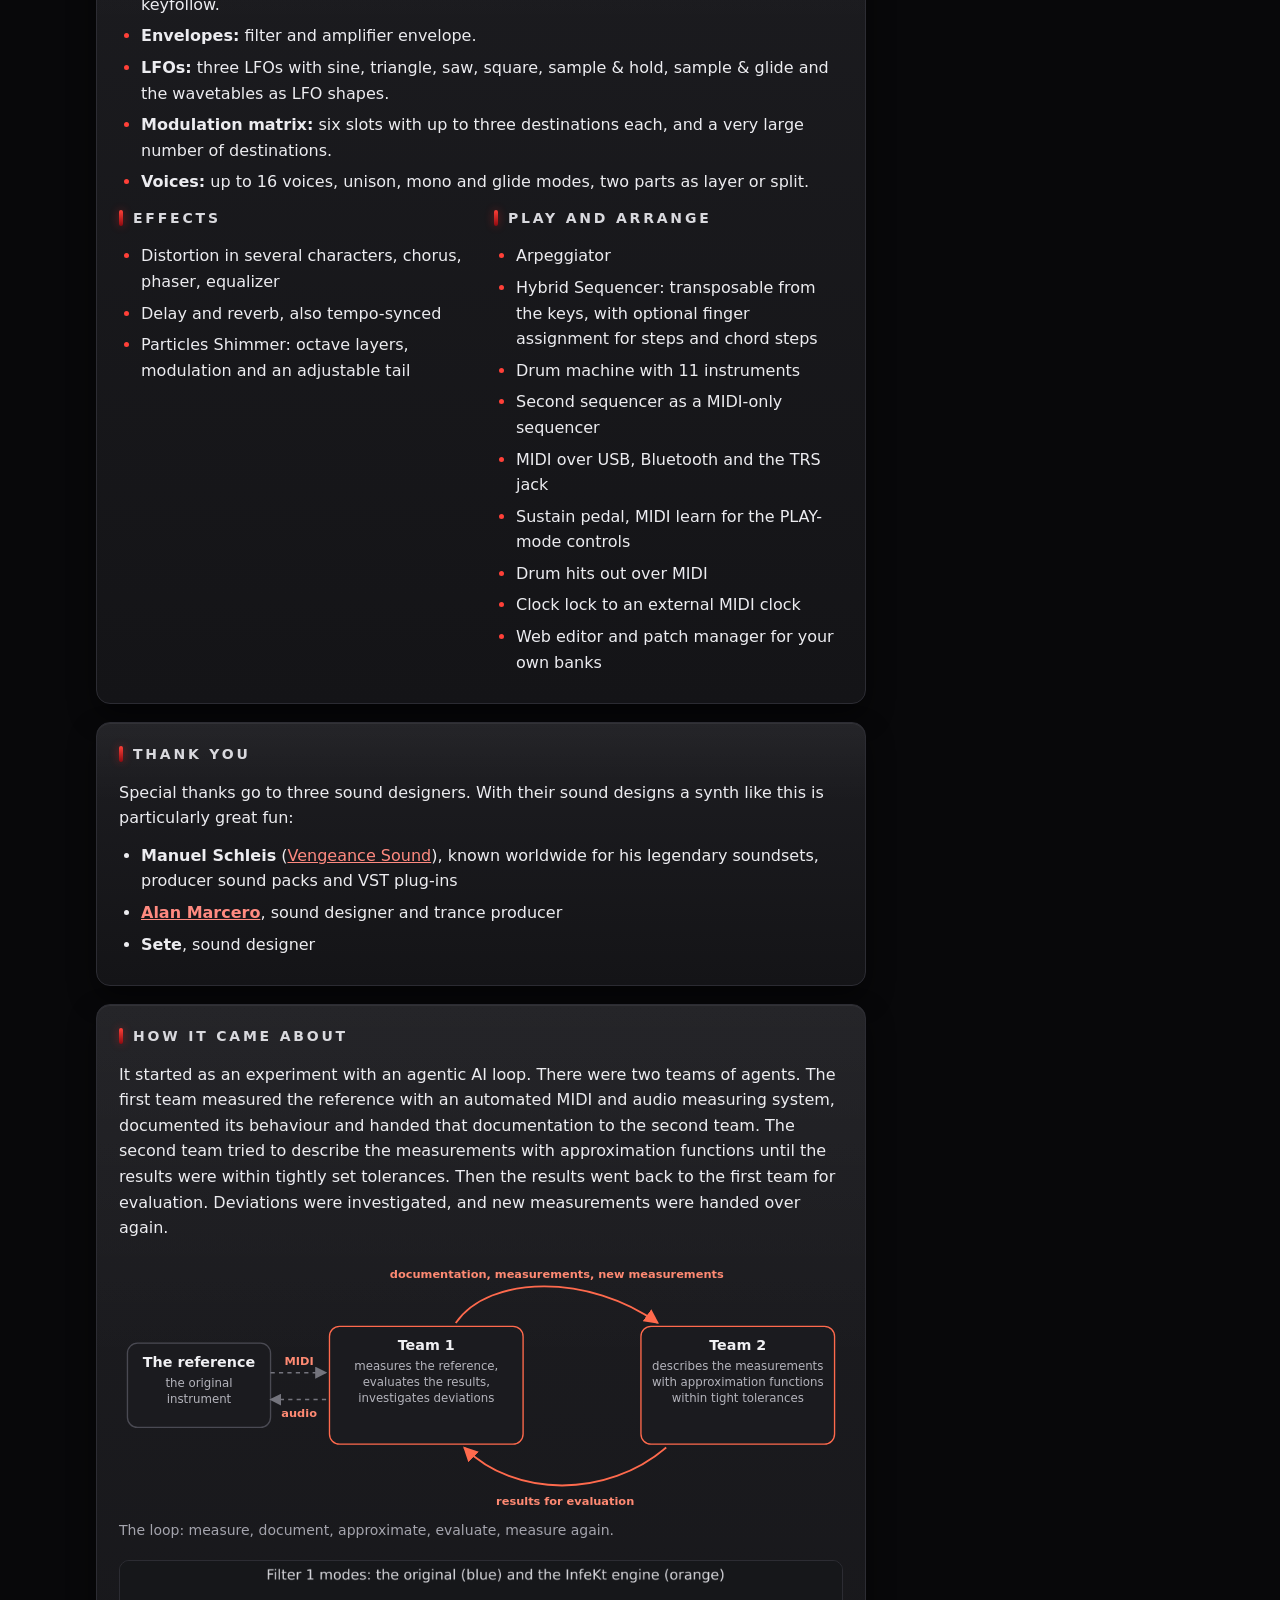
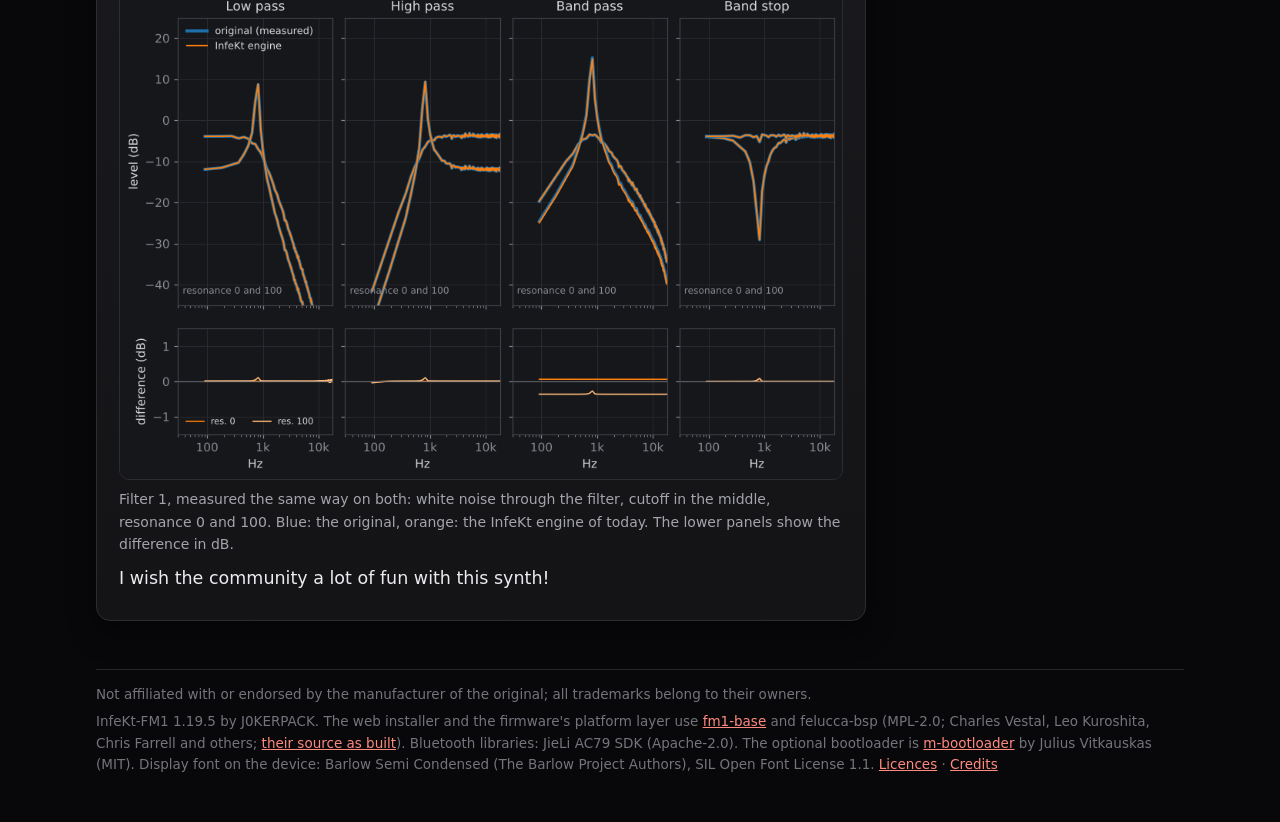
==== commit d975f367: "Downloads: where the factory banks are included Co-Authored-By: Claude Fable 5.2 <noreply@anthropic." ====
--- a/index.html
+++ b/index.html
@@ -58,7 +58,7 @@
 <h2>Download 1.19.5</h2>
 <ul class="dl">
 <li><a href="downloads/infekt-fm1_installer_1.19.5.zip">Installer package</a><span class="small"> (2.1 MB)</span><br><span class="small">firmware, installer page for offline use, quickstart, rescue tools</span></li>
-<li><a href="downloads/infekt-fm1-1.19.5-multi-ble.fwsc">Firmware file</a><span class="small"> (612 KB)</span><br><span class="small">the firmware alone: no factory banks or wavetables inside. They are installed separately by the <a href="install.html">Install</a> page.</span></li>
+<li><a href="downloads/infekt-fm1-1.19.5-multi-ble.fwsc">Firmware file</a><span class="small"> (612 KB)</span><br><span class="small">the firmware alone: no factory banks or wavetables inside. They are included in the installer package (zip) and the <a href="install.html">Install</a> page.</span></li>
 <li>Quickstart PDF: <a href="downloads/InfeKt-FM1_Quickstart_EN.pdf">English</a><span class="small"> (290 KB)</span> · <a href="downloads/InfeKt-FM1_Quickstart_DE.pdf">Deutsch</a><span class="small"> (294 KB)</span></li>
 <li><a href="downloads/LICENSES/README.txt">Licences</a> · <a href="downloads/CREDITS.txt">Credits</a></li>
 <li><a href="downloads/infekt-fm1-1.19.5-fm1-base-src.tar.gz">Source of the MPL-2.0 platform files</a><span class="small"> (942 KB)</span> (<a href="downloads/SOURCE.txt">what it is</a>)</li>
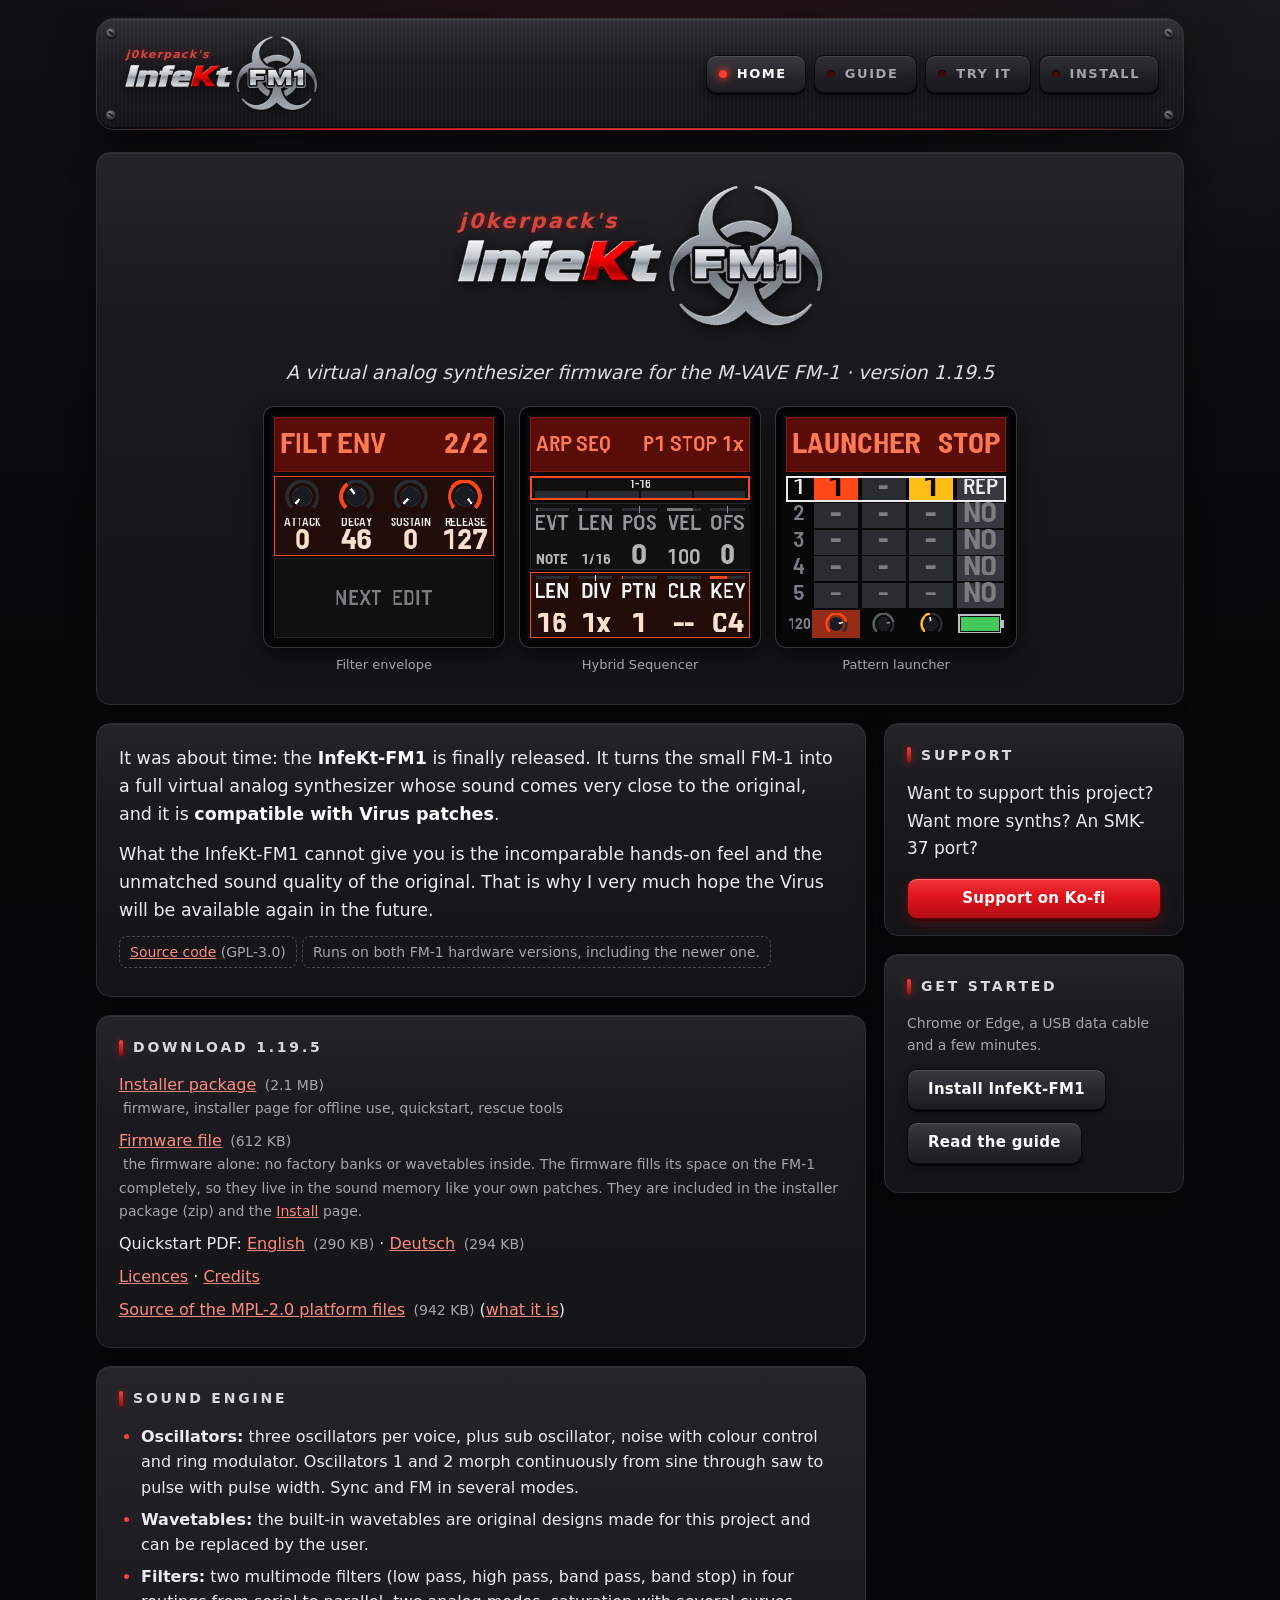
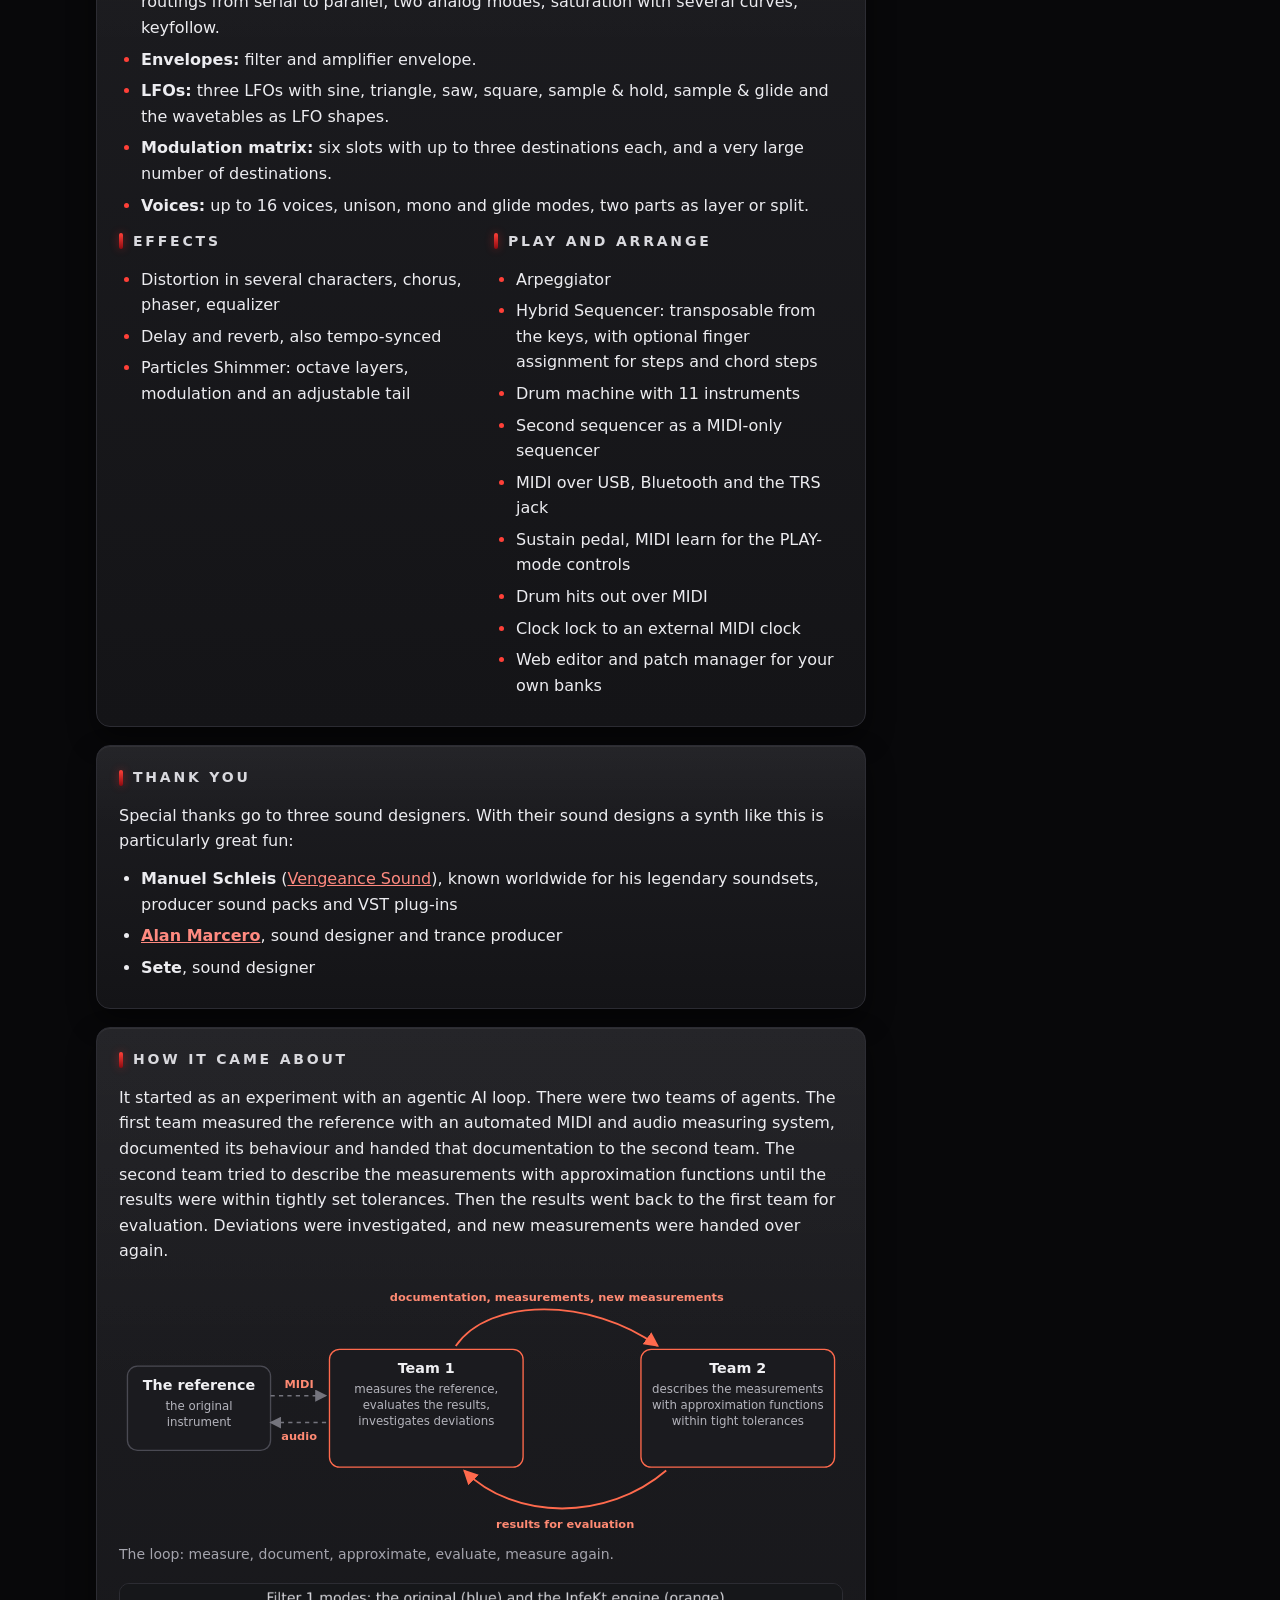
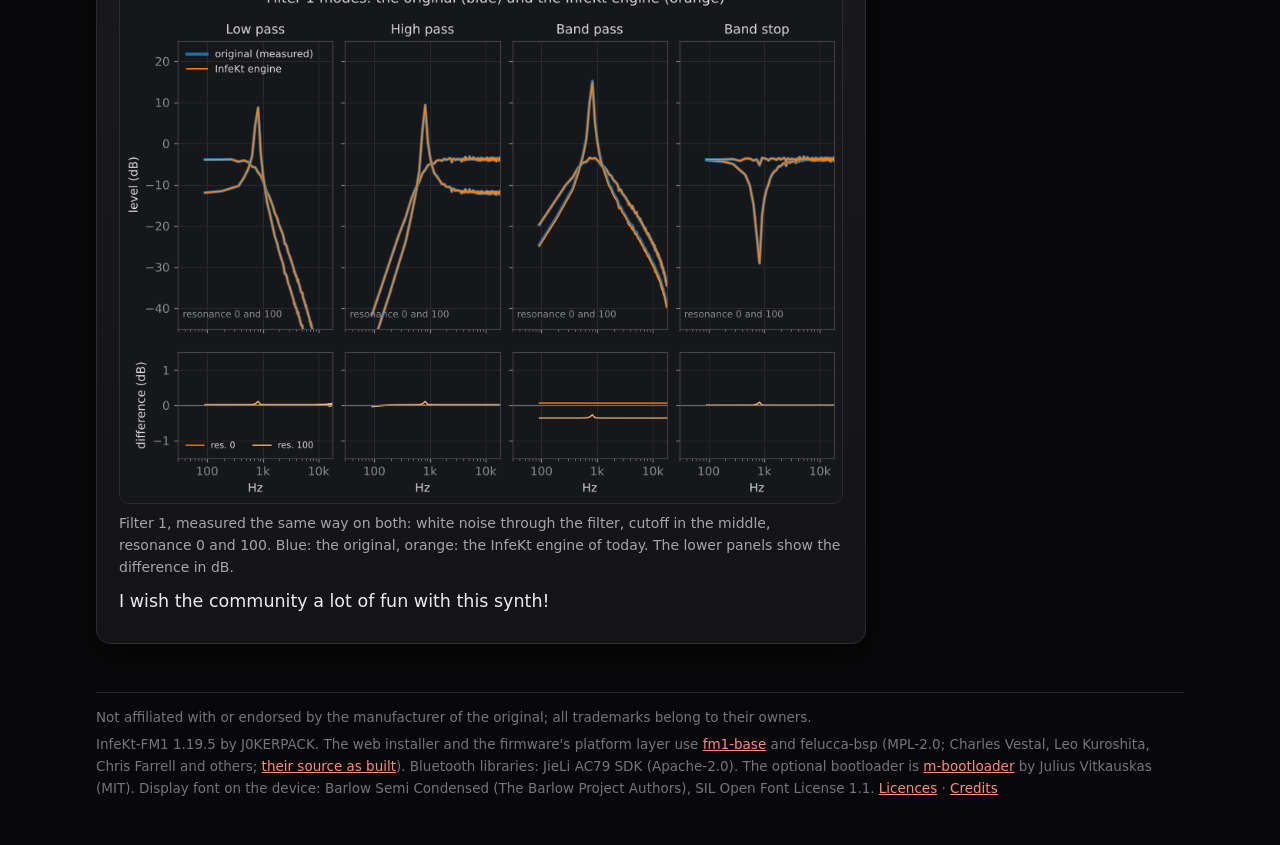
==== commit d3de2955: "Downloads: why the factory banks are not inside the firmware file Co-Authored-By: Claude Fable 5.2 <" ====
--- a/index.html
+++ b/index.html
@@ -58,7 +58,7 @@
 <h2>Download 1.19.5</h2>
 <ul class="dl">
 <li><a href="downloads/infekt-fm1_installer_1.19.5.zip">Installer package</a><span class="small"> (2.1 MB)</span><br><span class="small">firmware, installer page for offline use, quickstart, rescue tools</span></li>
-<li><a href="downloads/infekt-fm1-1.19.5-multi-ble.fwsc">Firmware file</a><span class="small"> (612 KB)</span><br><span class="small">the firmware alone: no factory banks or wavetables inside. They are included in the installer package (zip) and the <a href="install.html">Install</a> page.</span></li>
+<li><a href="downloads/infekt-fm1-1.19.5-multi-ble.fwsc">Firmware file</a><span class="small"> (612 KB)</span><br><span class="small">the firmware alone: no factory banks or wavetables inside. The firmware fills its space on the FM-1 completely, so they live in the sound memory like your own patches. They are included in the installer package (zip) and the <a href="install.html">Install</a> page.</span></li>
 <li>Quickstart PDF: <a href="downloads/InfeKt-FM1_Quickstart_EN.pdf">English</a><span class="small"> (290 KB)</span> · <a href="downloads/InfeKt-FM1_Quickstart_DE.pdf">Deutsch</a><span class="small"> (294 KB)</span></li>
 <li><a href="downloads/LICENSES/README.txt">Licences</a> · <a href="downloads/CREDITS.txt">Credits</a></li>
 <li><a href="downloads/infekt-fm1-1.19.5-fm1-base-src.tar.gz">Source of the MPL-2.0 platform files</a><span class="small"> (942 KB)</span> (<a href="downloads/SOURCE.txt">what it is</a>)</li>
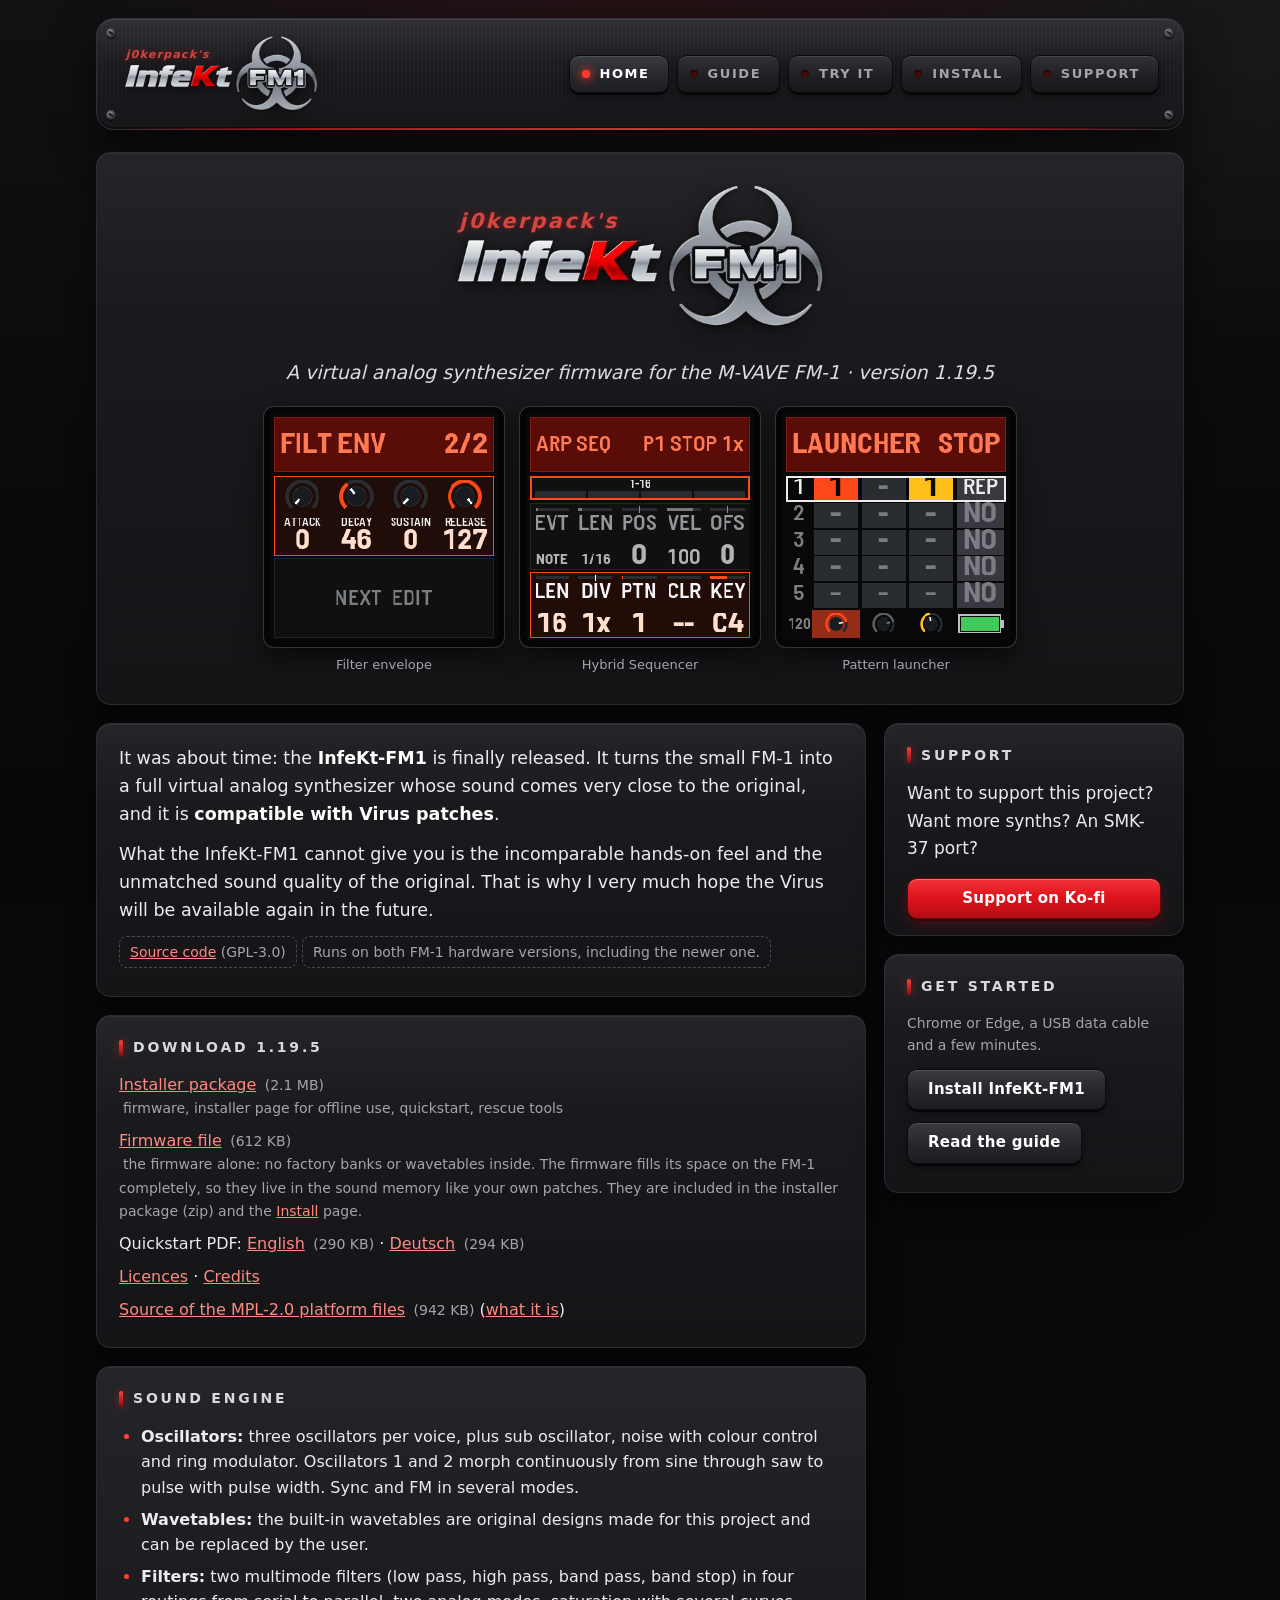
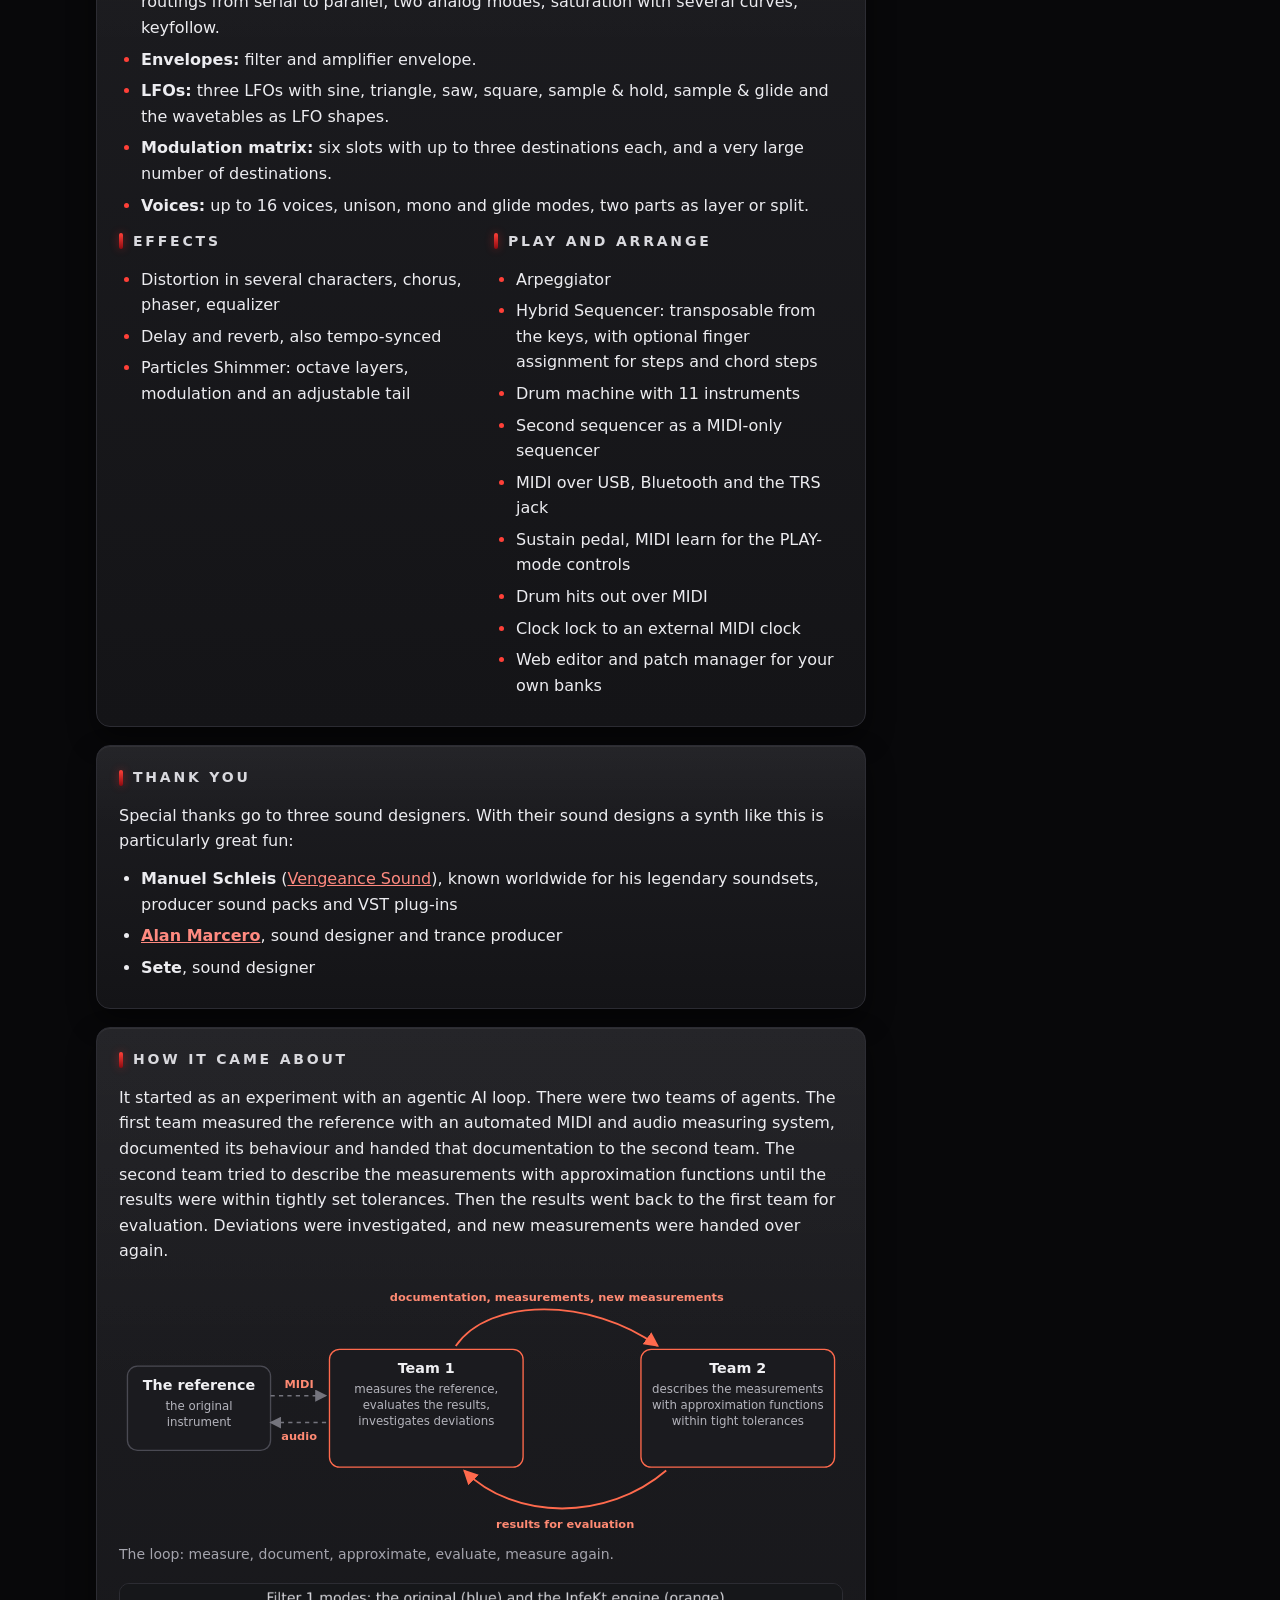
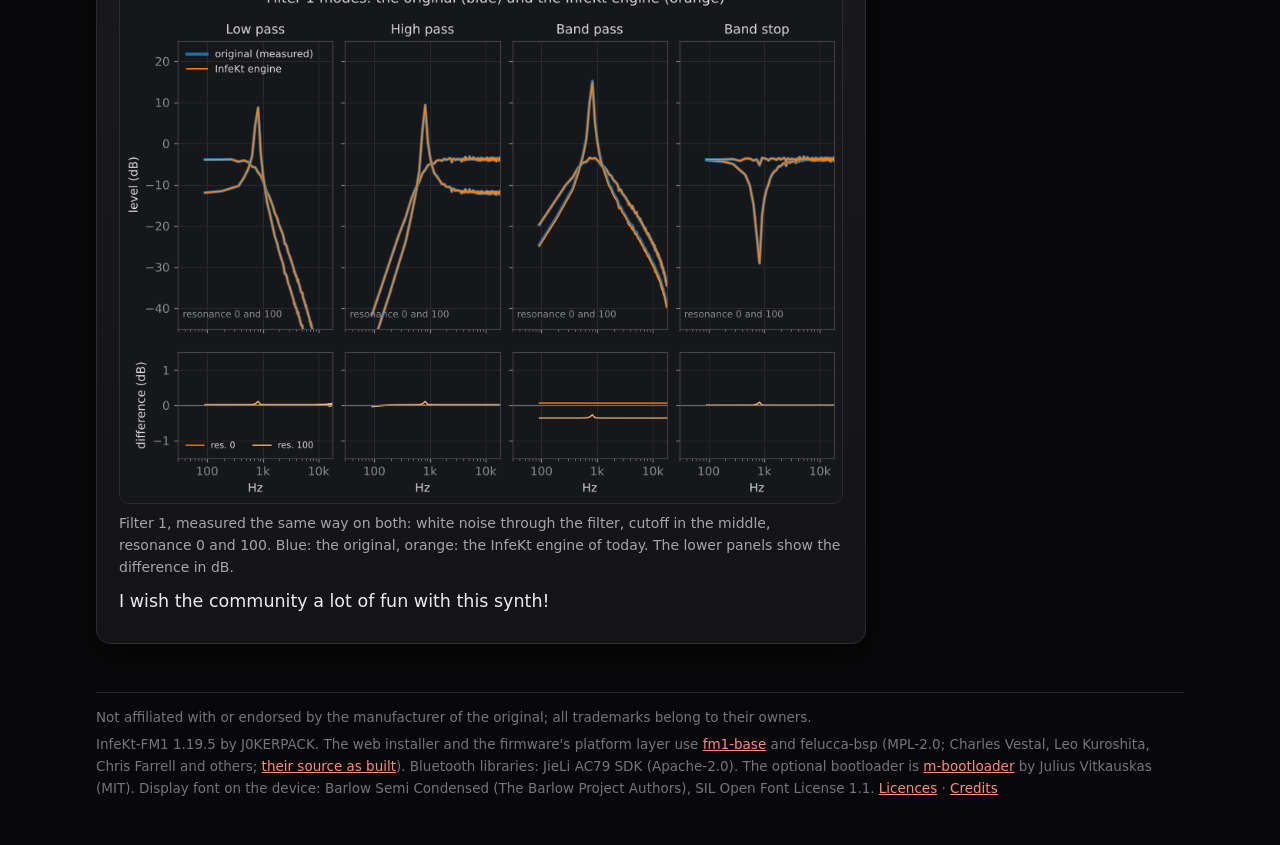
==== commit 12662960: "Site: a Support page with known issues and the link to the GitHub issues Co-Authored-By: Claude Fabl" ====
--- a/index.html
+++ b/index.html
@@ -29,7 +29,7 @@
 <span class="screw tl" aria-hidden="true"></span><span class="screw tr" aria-hidden="true"></span>
 <span class="screw bl" aria-hidden="true"></span><span class="screw br" aria-hidden="true"></span>
 <a class="logo" href="index.html" aria-label="j0kerpack's InfeKt-FM1, home"><img src="img/logo.webp" width="560" height="230" alt=""><span class="by" aria-hidden="true">j0kerpack's</span></a>
-<nav class="topnav" aria-label="Site"><a class="tab" href="index.html" aria-current="page">Home</a><a class="tab" href="guide.html">Guide</a><a class="tab" href="try.html">Try it</a><a class="tab" href="install.html">Install</a></nav>
+<nav class="topnav" aria-label="Site"><a class="tab" href="index.html" aria-current="page">Home</a><a class="tab" href="guide.html">Guide</a><a class="tab" href="try.html">Try it</a><a class="tab" href="install.html">Install</a><a class="tab" href="support.html">Support</a></nav>
 </header>
 <main>
 
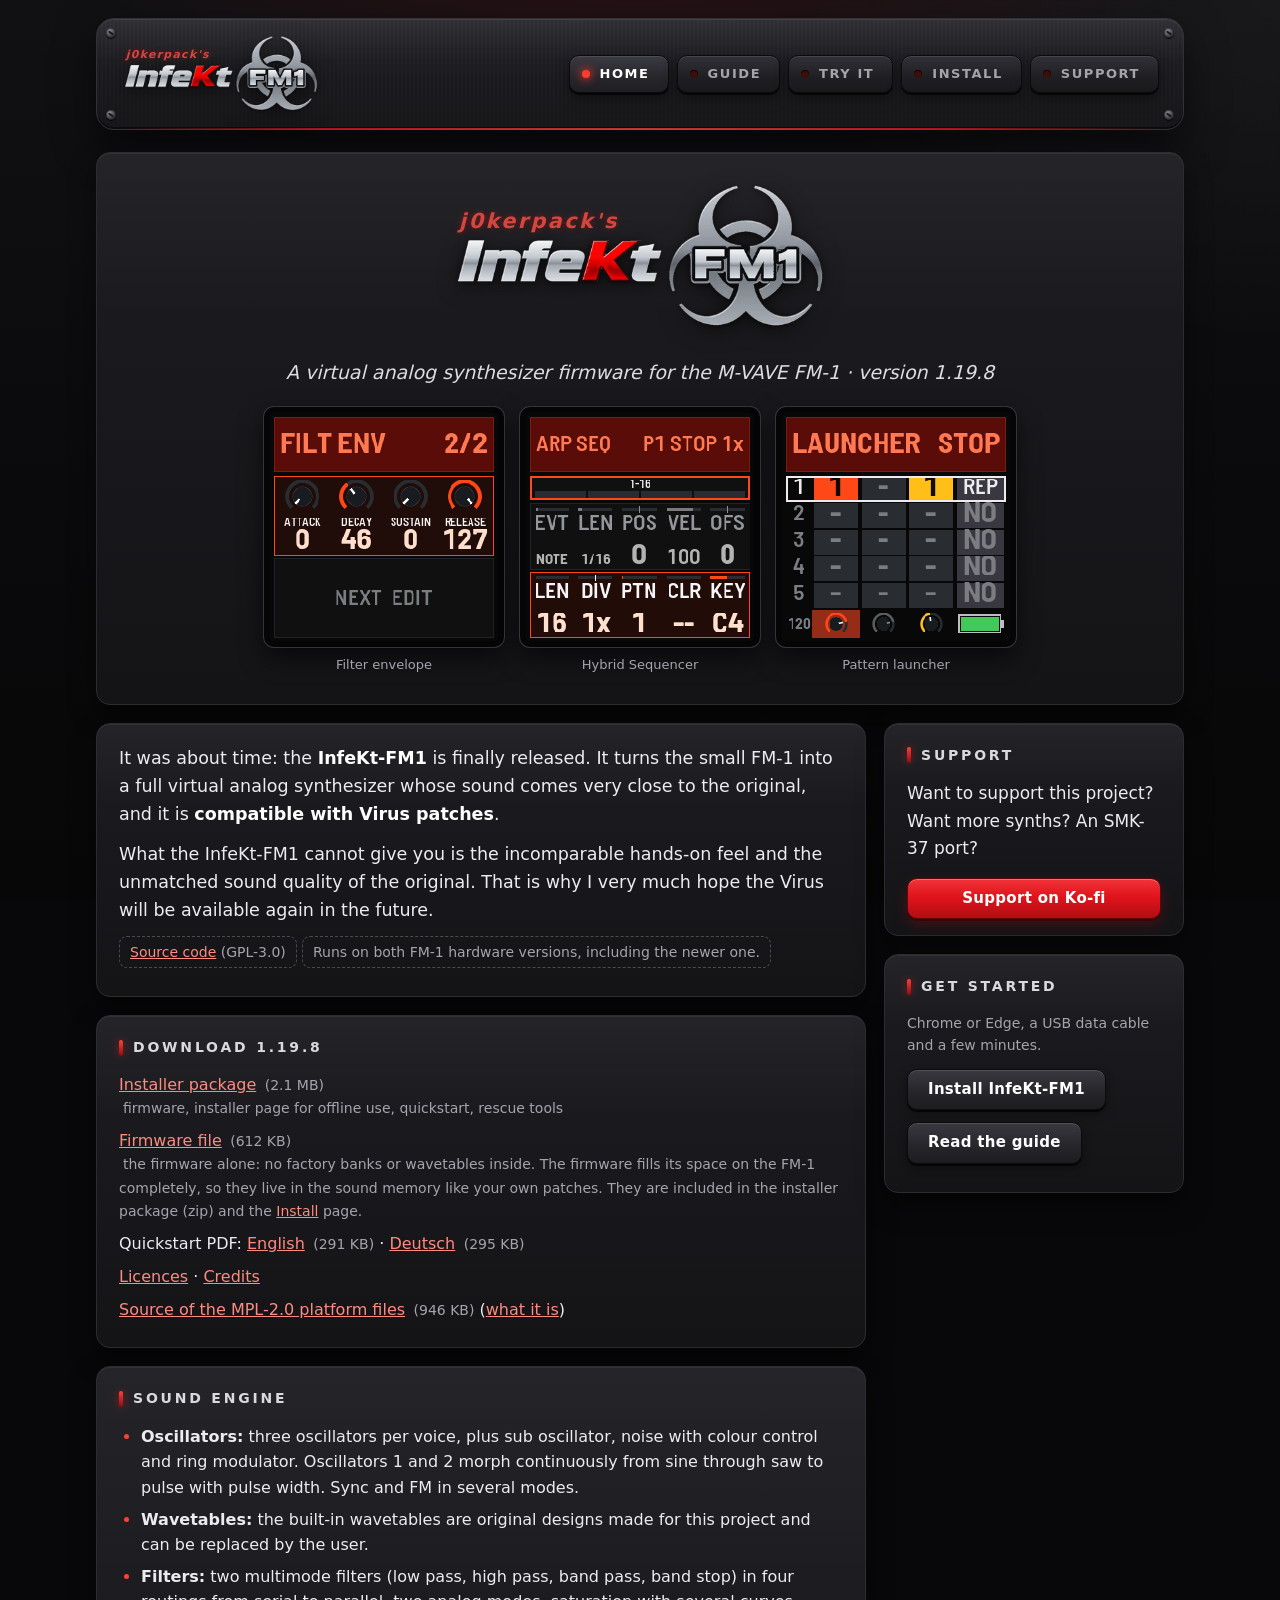
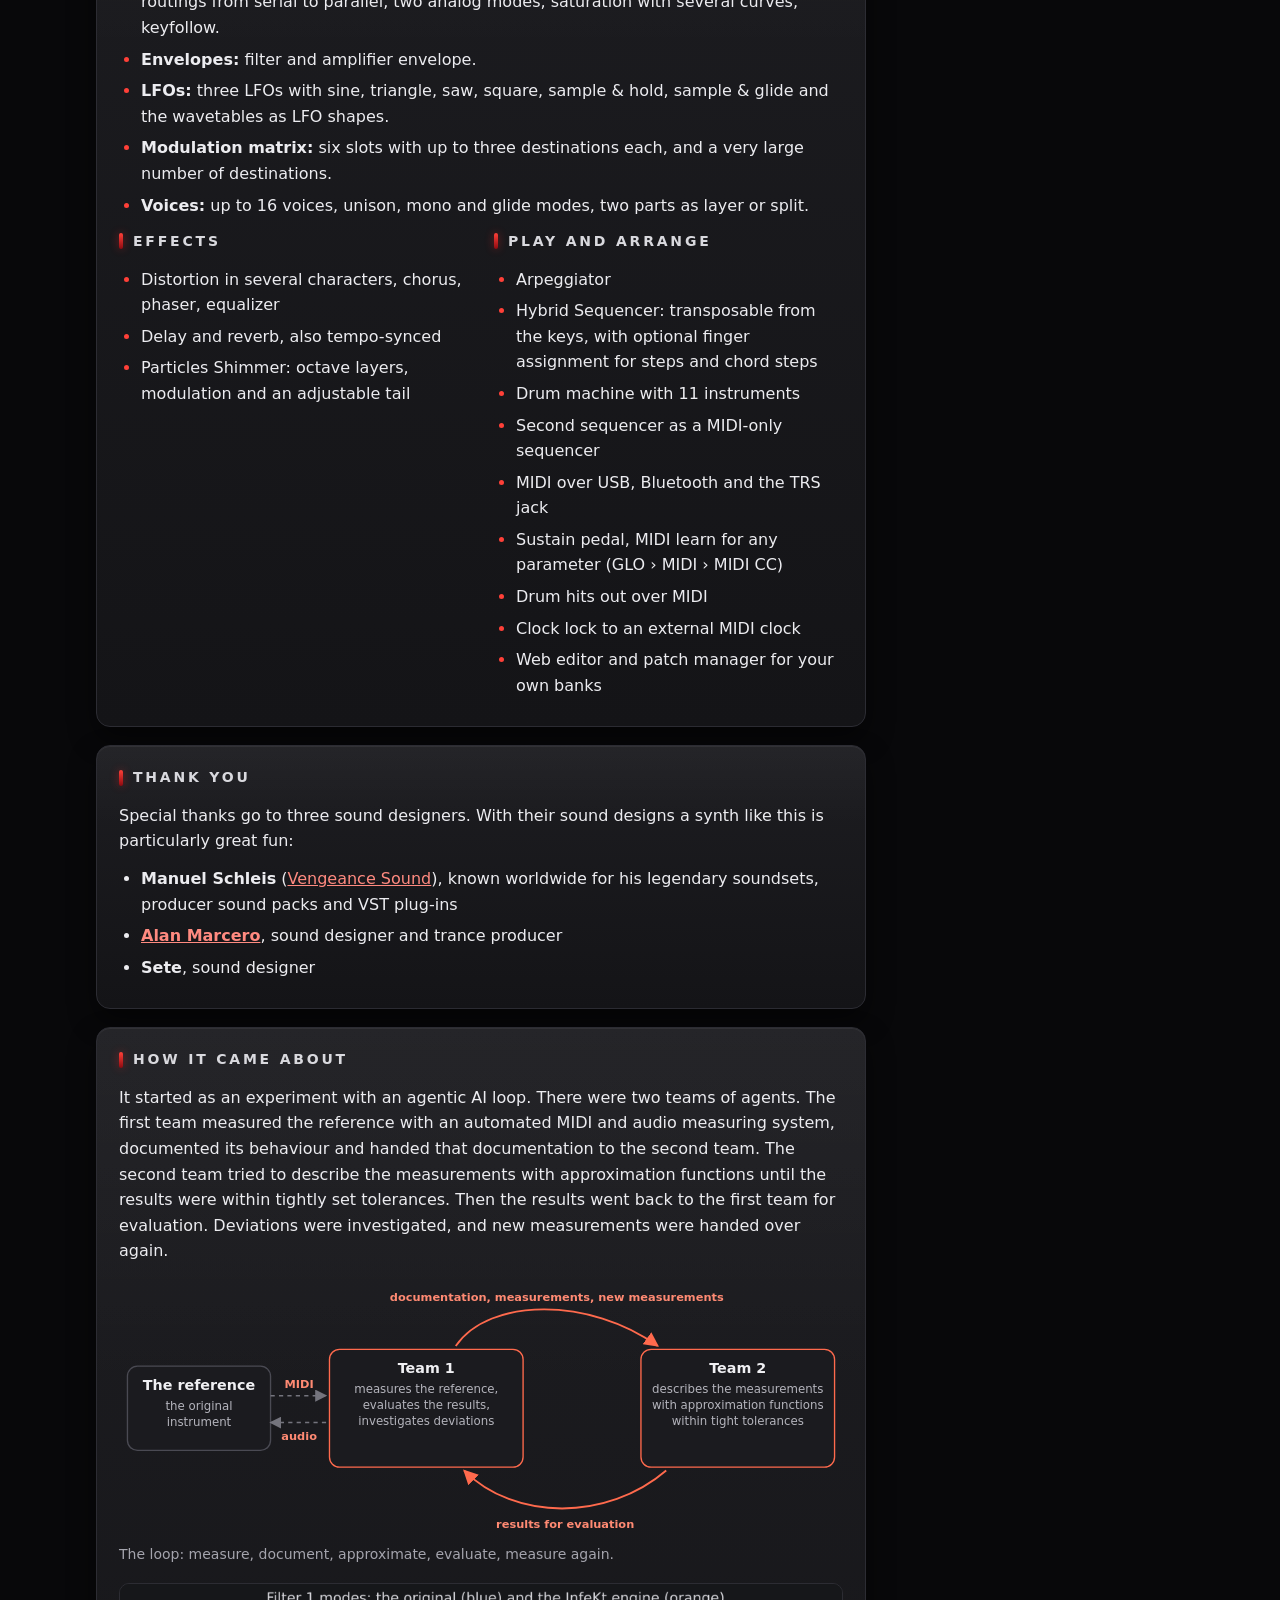
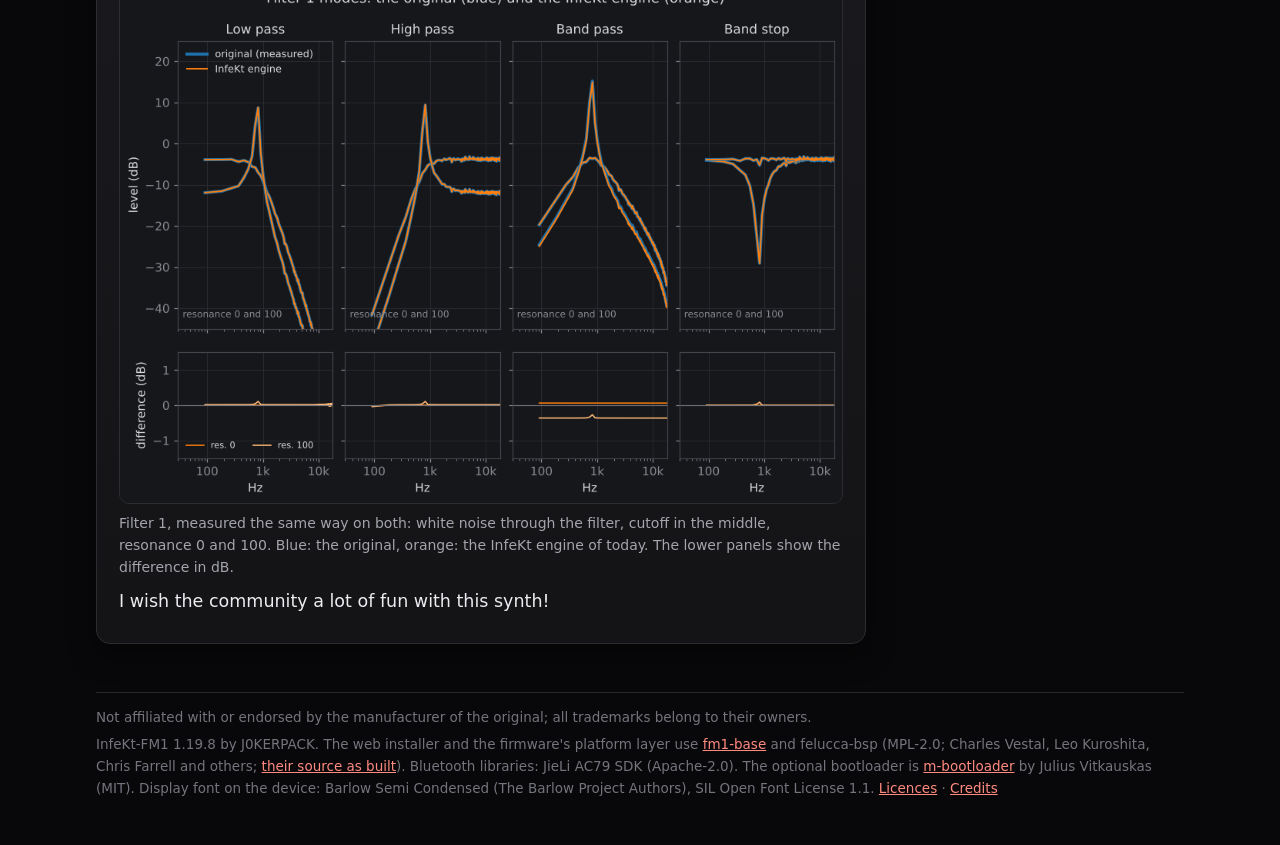
==== commit 40a46a7d: "InfeKt-FM1 1.19.8: website, installer, emulator, downloads and source MIDI CC list with learn under " ====
--- a/index.html
+++ b/index.html
@@ -36,7 +36,7 @@
 <section class="panel hero">
 <h1 class="sr">InfeKt-FM1</h1>
 <a class="logo" href="index.html" aria-label="j0kerpack's InfeKt-FM1, home"><img src="img/logo.webp" width="560" height="230" alt=""><span class="by" aria-hidden="true">j0kerpack's</span></a>
-<p class="tagline">A virtual analog synthesizer firmware for the M-VAVE FM-1 · version 1.19.5</p>
+<p class="tagline">A virtual analog synthesizer firmware for the M-VAVE FM-1 · version 1.19.8</p>
 <div class="screens">
 <figure><img src="img/screen-filter-env.png" width="240" height="240" alt="The FM-1's display showing the filter envelope page: attack, decay, sustain and release on four knobs"><figcaption>Filter envelope</figcaption></figure>
 <figure><img src="img/screen-sequencer.png" width="240" height="240" alt="The FM-1’s display showing the Hybrid Sequencer page: a step’s event, length, position, velocity and offset above the pattern’s length, speed, number, clear and base note"><figcaption>Hybrid Sequencer</figcaption></figure>
@@ -55,13 +55,13 @@
 </section>
 
 <section class="panel downloads" id="download">
-<h2>Download 1.19.5</h2>
+<h2>Download 1.19.8</h2>
 <ul class="dl">
-<li><a href="downloads/infekt-fm1_installer_1.19.5.zip">Installer package</a><span class="small"> (2.1 MB)</span><br><span class="small">firmware, installer page for offline use, quickstart, rescue tools</span></li>
-<li><a href="downloads/infekt-fm1-1.19.5-multi-ble.fwsc">Firmware file</a><span class="small"> (612 KB)</span><br><span class="small">the firmware alone: no factory banks or wavetables inside. The firmware fills its space on the FM-1 completely, so they live in the sound memory like your own patches. They are included in the installer package (zip) and the <a href="install.html">Install</a> page.</span></li>
-<li>Quickstart PDF: <a href="downloads/InfeKt-FM1_Quickstart_EN.pdf">English</a><span class="small"> (290 KB)</span> · <a href="downloads/InfeKt-FM1_Quickstart_DE.pdf">Deutsch</a><span class="small"> (294 KB)</span></li>
+<li><a href="downloads/infekt-fm1_installer_1.19.8.zip">Installer package</a><span class="small"> (2.1 MB)</span><br><span class="small">firmware, installer page for offline use, quickstart, rescue tools</span></li>
+<li><a href="downloads/infekt-fm1-1.19.8-multi-ble.fwsc">Firmware file</a><span class="small"> (612 KB)</span><br><span class="small">the firmware alone: no factory banks or wavetables inside. The firmware fills its space on the FM-1 completely, so they live in the sound memory like your own patches. They are included in the installer package (zip) and the <a href="install.html">Install</a> page.</span></li>
+<li>Quickstart PDF: <a href="downloads/InfeKt-FM1_Quickstart_EN.pdf">English</a><span class="small"> (291 KB)</span> · <a href="downloads/InfeKt-FM1_Quickstart_DE.pdf">Deutsch</a><span class="small"> (295 KB)</span></li>
 <li><a href="downloads/LICENSES/README.txt">Licences</a> · <a href="downloads/CREDITS.txt">Credits</a></li>
-<li><a href="downloads/infekt-fm1-1.19.5-fm1-base-src.tar.gz">Source of the MPL-2.0 platform files</a><span class="small"> (942 KB)</span> (<a href="downloads/SOURCE.txt">what it is</a>)</li>
+<li><a href="downloads/infekt-fm1-1.19.8-fm1-base-src.tar.gz">Source of the MPL-2.0 platform files</a><span class="small"> (946 KB)</span> (<a href="downloads/SOURCE.txt">what it is</a>)</li>
 </ul>
 </section>
 
@@ -93,7 +93,7 @@
 <li>Drum machine with 11 instruments</li>
 <li>Second sequencer as a MIDI-only sequencer</li>
 <li>MIDI over USB, Bluetooth and the TRS jack</li>
-<li>Sustain pedal, MIDI learn for the PLAY-mode controls</li>
+<li>Sustain pedal, MIDI learn for any parameter (GLO › MIDI › MIDI CC)</li>
 <li>Drum hits out over MIDI</li>
 <li>Clock lock to an external MIDI clock</li>
 <li>Web editor and patch manager for your own banks</li>
@@ -146,9 +146,9 @@
 </main>
 <footer class="site">
 <p>Not affiliated with or endorsed by the manufacturer of the original; all trademarks belong to their owners.</p>
-<p>InfeKt-FM1 1.19.5 by J0KERPACK. The web installer and the firmware's platform layer use
+<p>InfeKt-FM1 1.19.8 by J0KERPACK. The web installer and the firmware's platform layer use
 <a href="https://github.com/charlesvestal/fm1-base">fm1-base</a> and felucca-bsp (MPL-2.0; Charles Vestal, Leo Kuroshita, Chris Farrell and others;
-<a href="downloads/infekt-fm1-1.19.5-fm1-base-src.tar.gz">their source as built</a>). Bluetooth libraries: JieLi AC79 SDK (Apache-2.0).
+<a href="downloads/infekt-fm1-1.19.8-fm1-base-src.tar.gz">their source as built</a>). Bluetooth libraries: JieLi AC79 SDK (Apache-2.0).
 The optional bootloader is <a href="https://github.com/jvitkauskas/m-bootloader">m-bootloader</a> by Julius Vitkauskas (MIT).
 Display font on the device: Barlow Semi Condensed (The Barlow Project Authors), SIL Open Font License 1.1.
 <a href="downloads/LICENSES/README.txt">Licences</a> · <a href="downloads/CREDITS.txt">Credits</a></p>
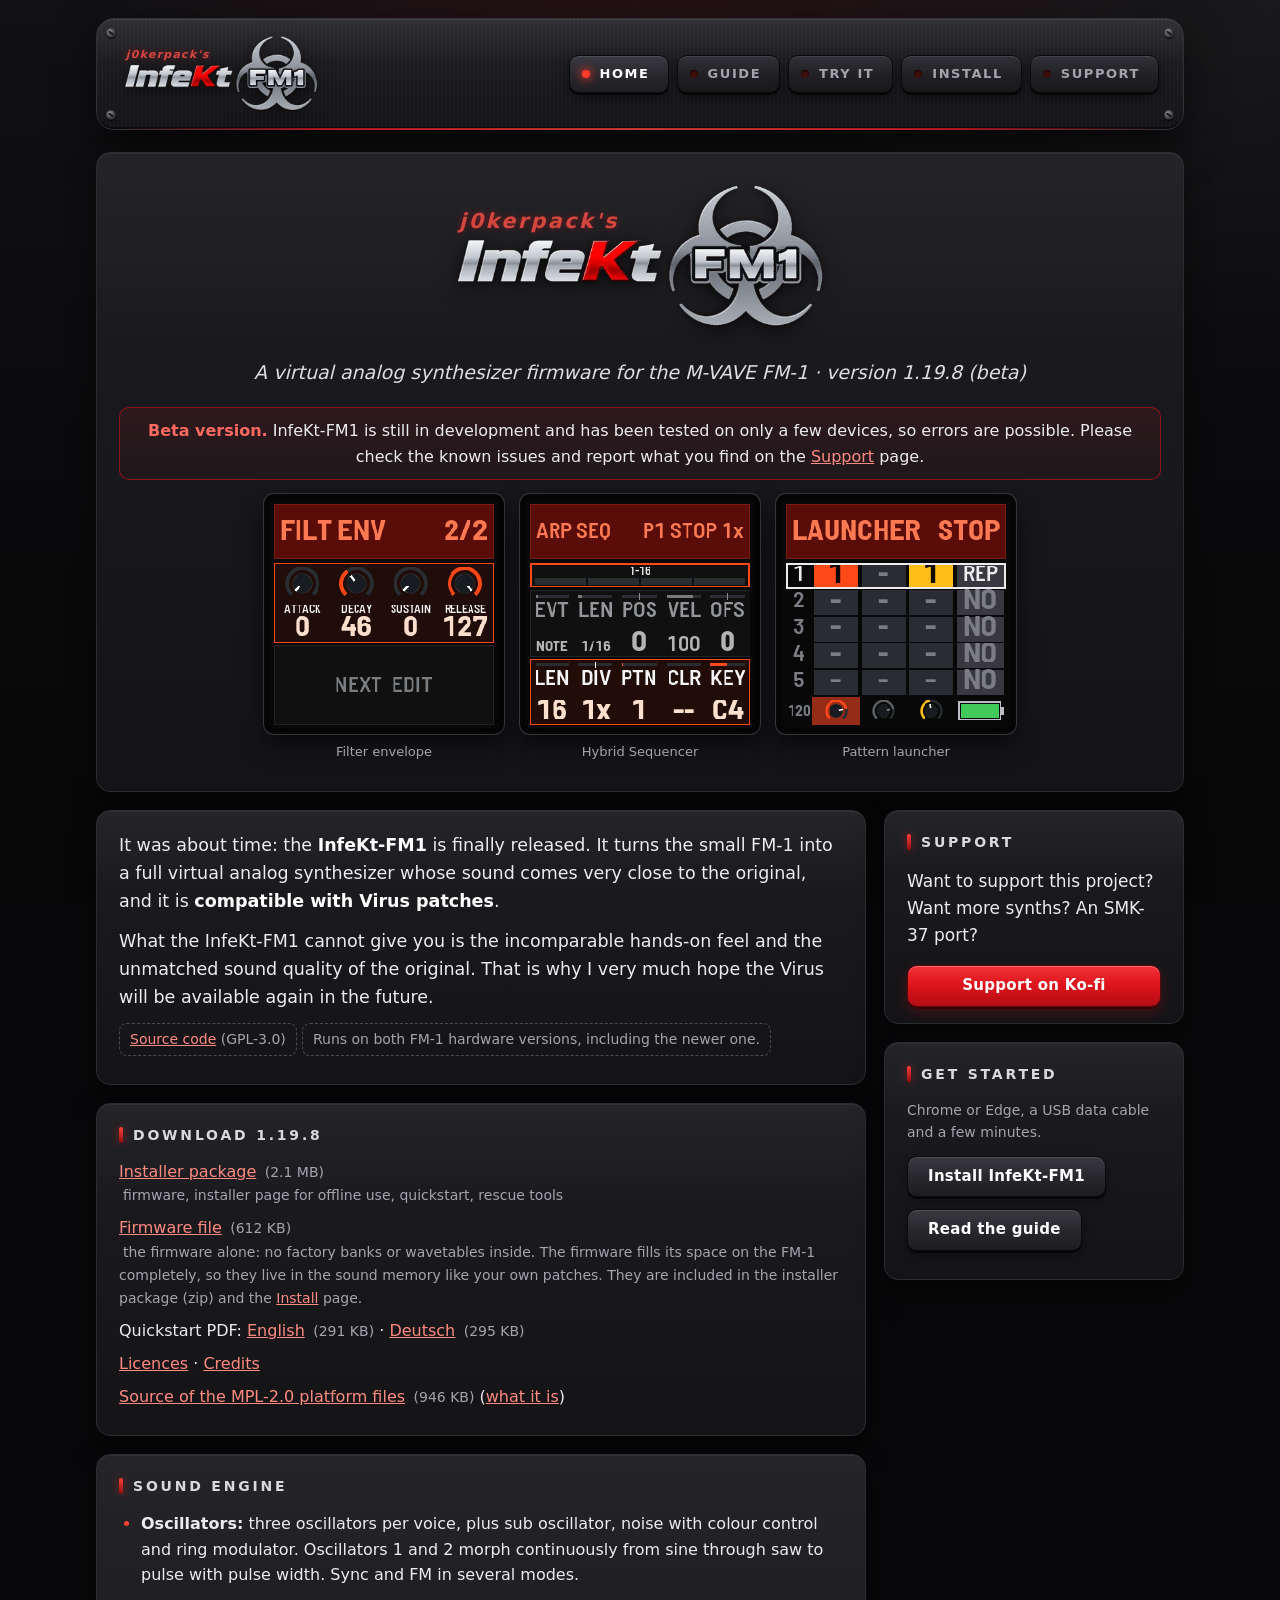
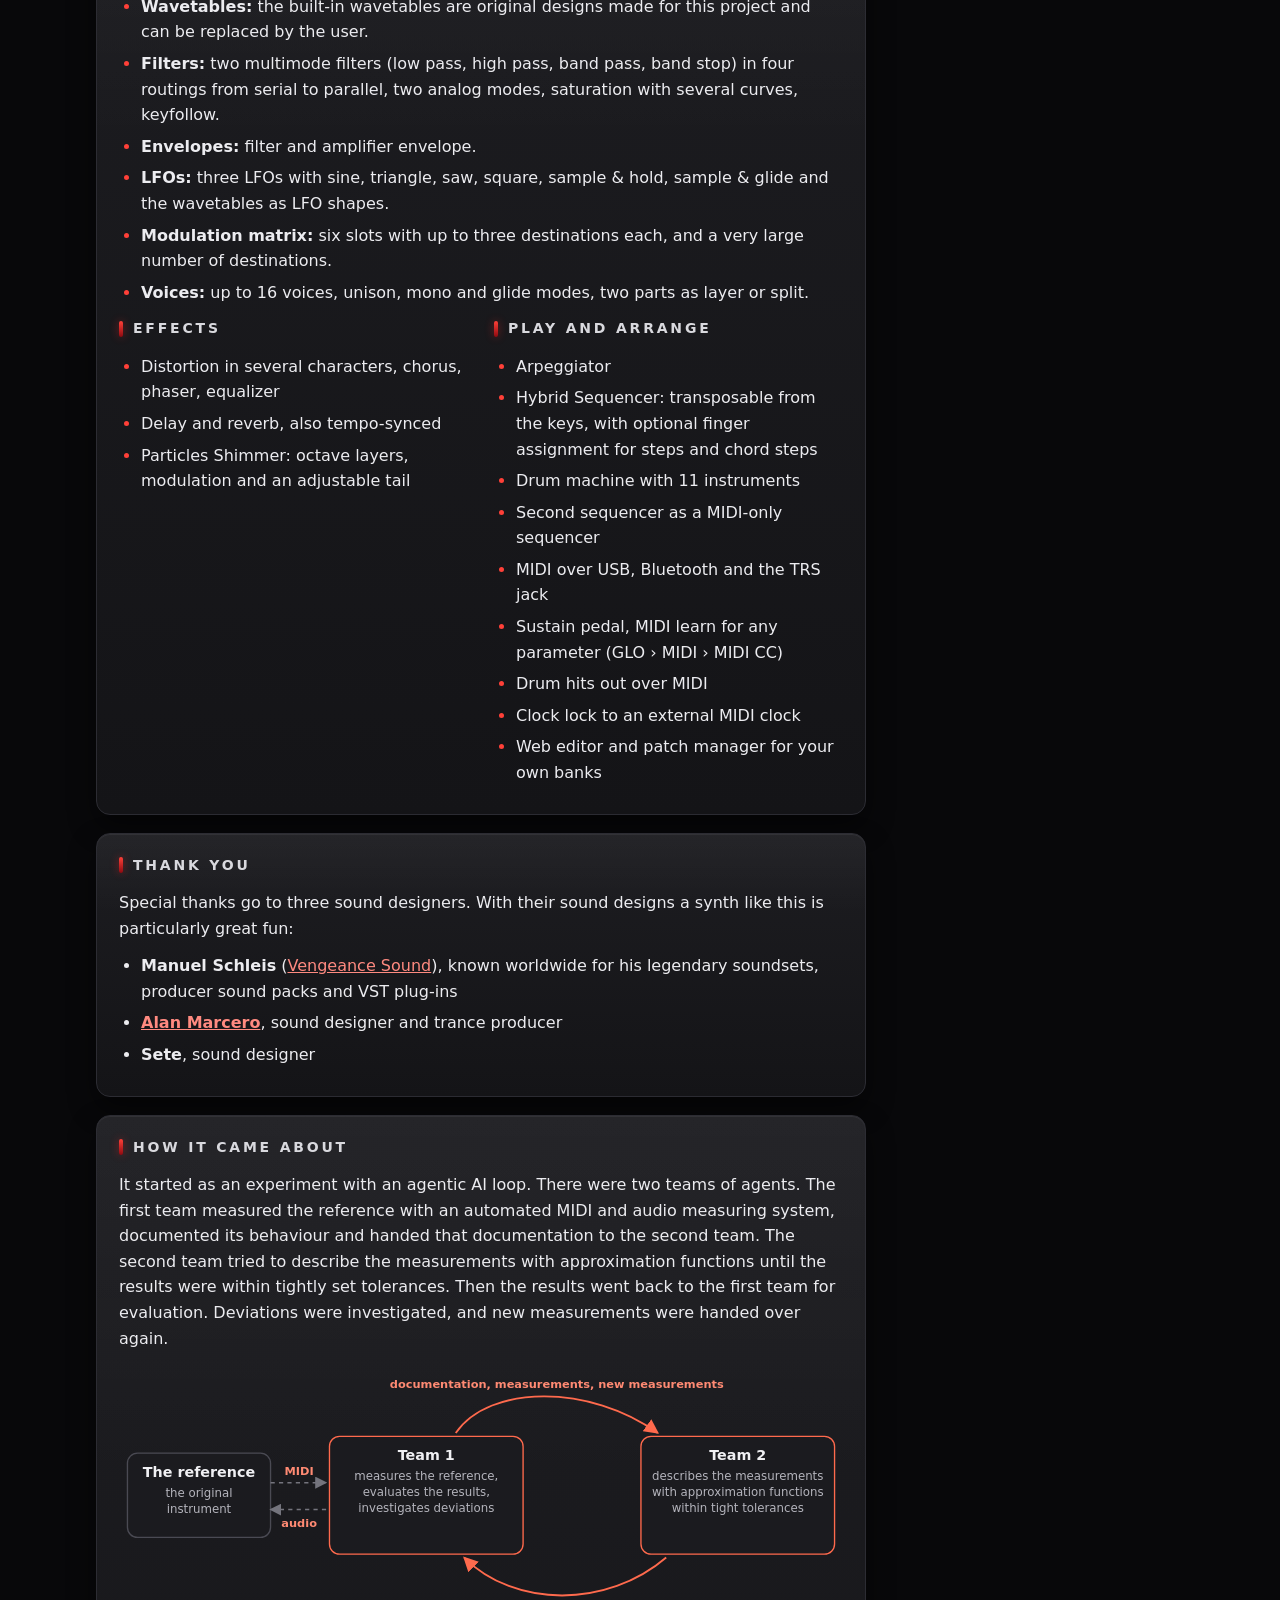
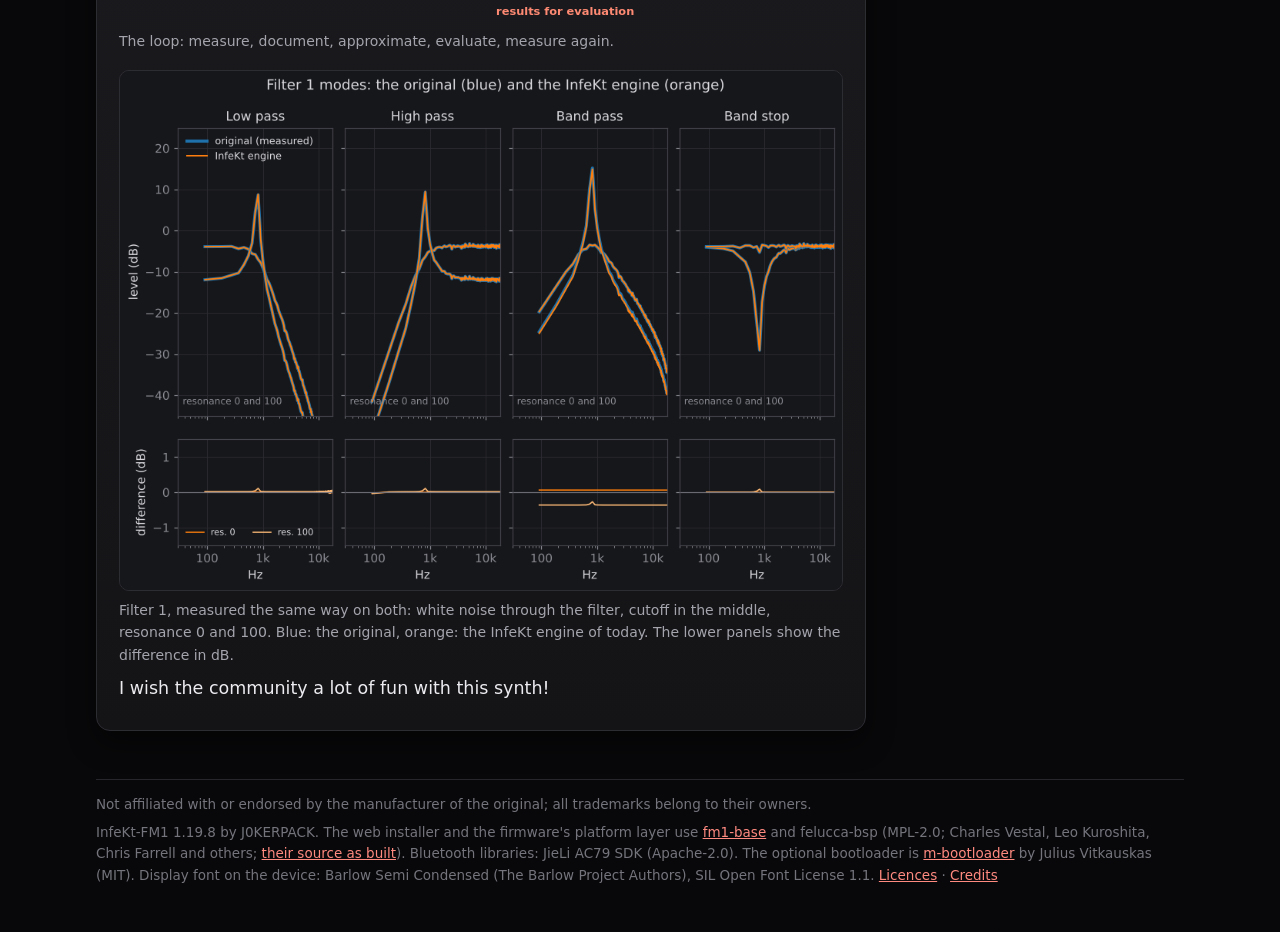
==== commit 54756e4c: "Mark InfeKt-FM1 as a beta version on the site, README and hub card Co-Authored-By: Claude Fable 5.2 " ====
--- a/index.html
+++ b/index.html
@@ -36,7 +36,8 @@
 <section class="panel hero">
 <h1 class="sr">InfeKt-FM1</h1>
 <a class="logo" href="index.html" aria-label="j0kerpack's InfeKt-FM1, home"><img src="img/logo.webp" width="560" height="230" alt=""><span class="by" aria-hidden="true">j0kerpack's</span></a>
-<p class="tagline">A virtual analog synthesizer firmware for the M-VAVE FM-1 · version 1.19.8</p>
+<p class="tagline">A virtual analog synthesizer firmware for the M-VAVE FM-1 · version 1.19.8 (beta)</p>
+<p class="note"><strong>Beta version.</strong> InfeKt-FM1 is still in development and has been tested on only a few devices, so errors are possible. Please check the known issues and report what you find on the <a href="support.html">Support</a> page.</p>
 <div class="screens">
 <figure><img src="img/screen-filter-env.png" width="240" height="240" alt="The FM-1's display showing the filter envelope page: attack, decay, sustain and release on four knobs"><figcaption>Filter envelope</figcaption></figure>
 <figure><img src="img/screen-sequencer.png" width="240" height="240" alt="The FM-1’s display showing the Hybrid Sequencer page: a step’s event, length, position, velocity and offset above the pattern’s length, speed, number, clear and base note"><figcaption>Hybrid Sequencer</figcaption></figure>
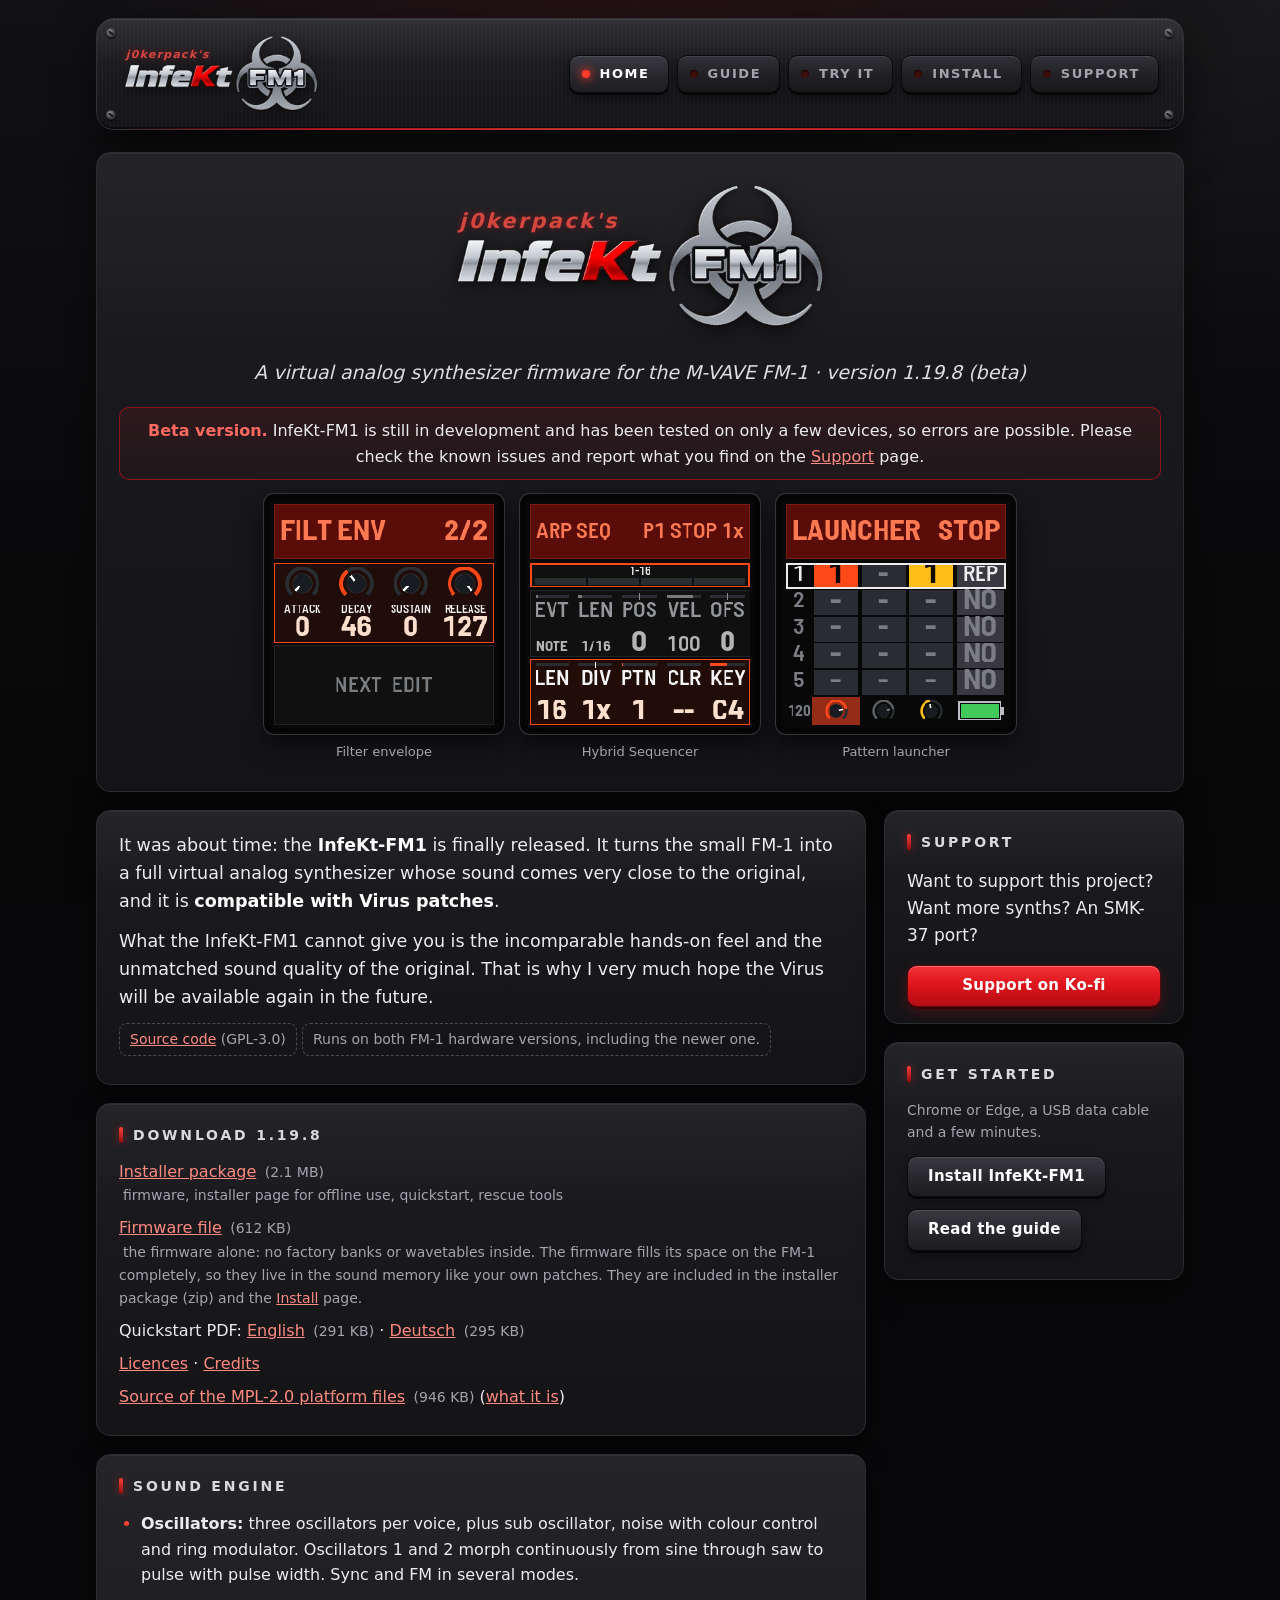
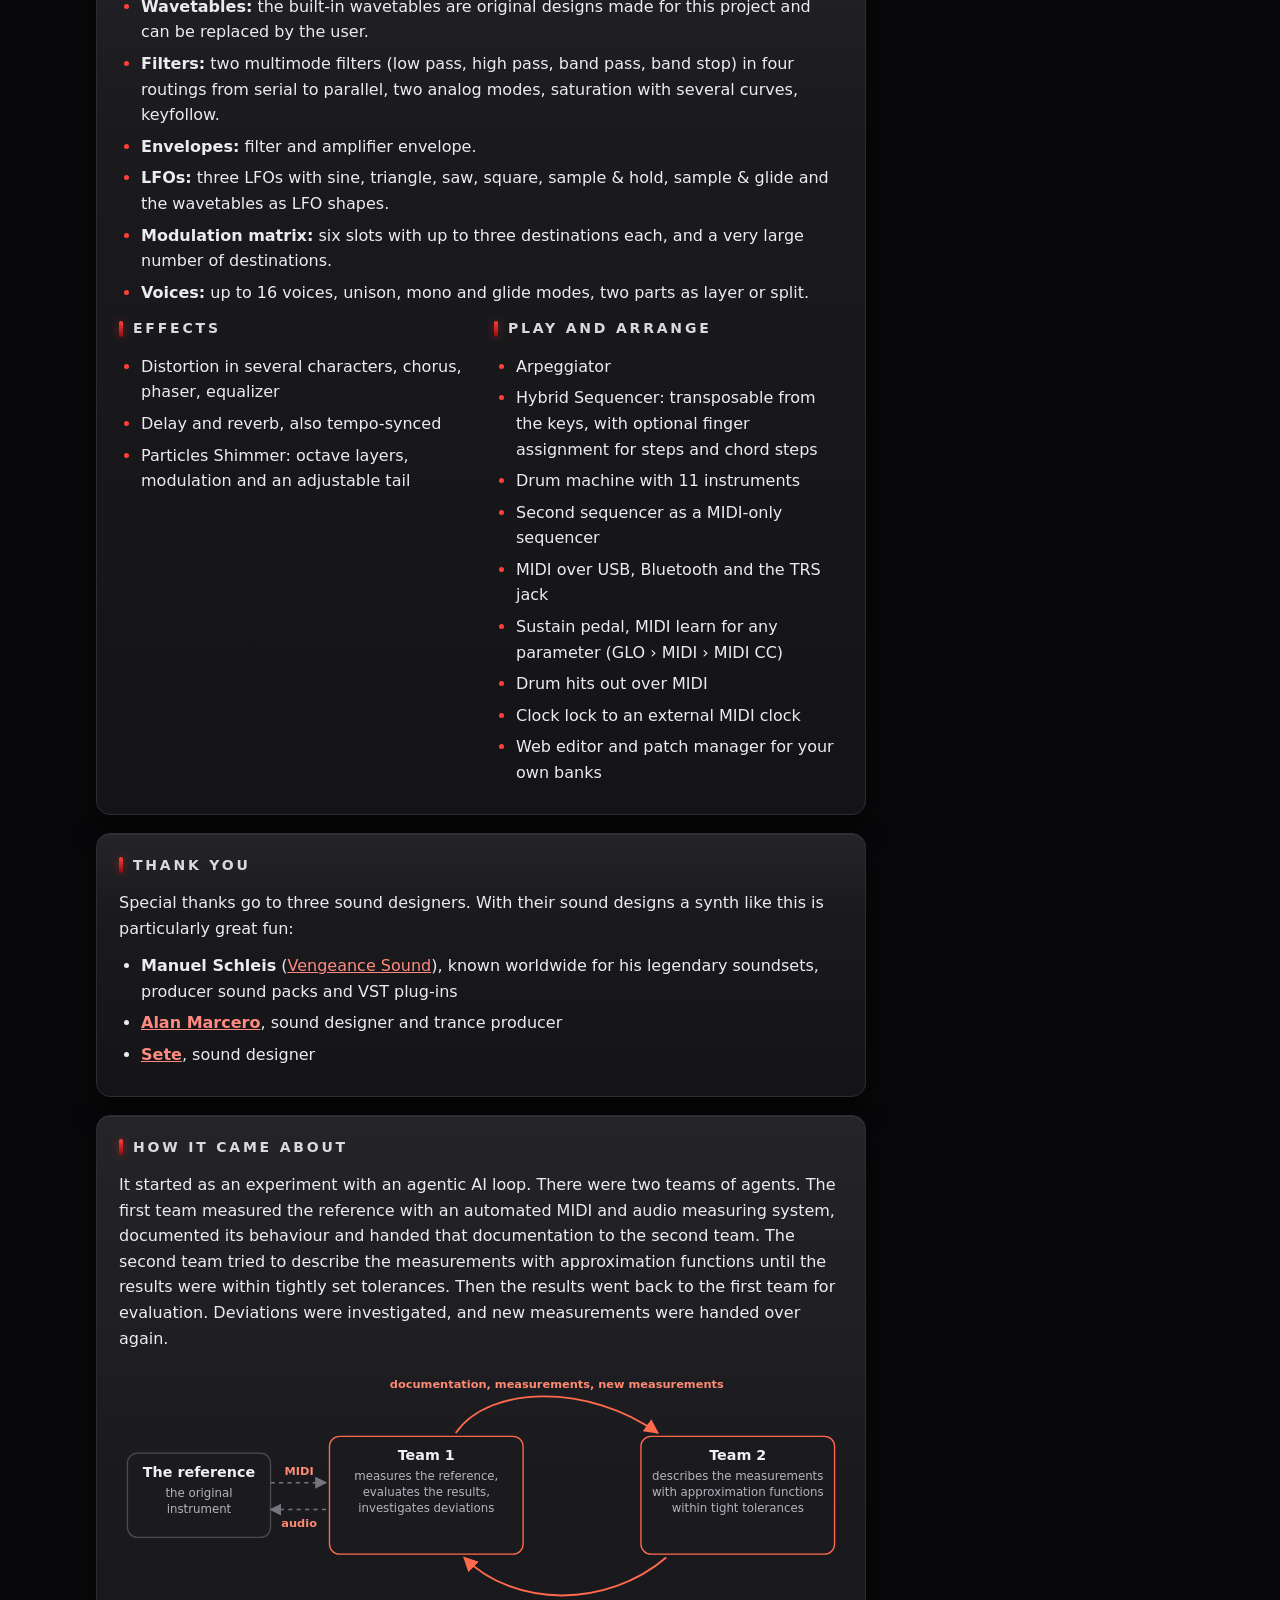
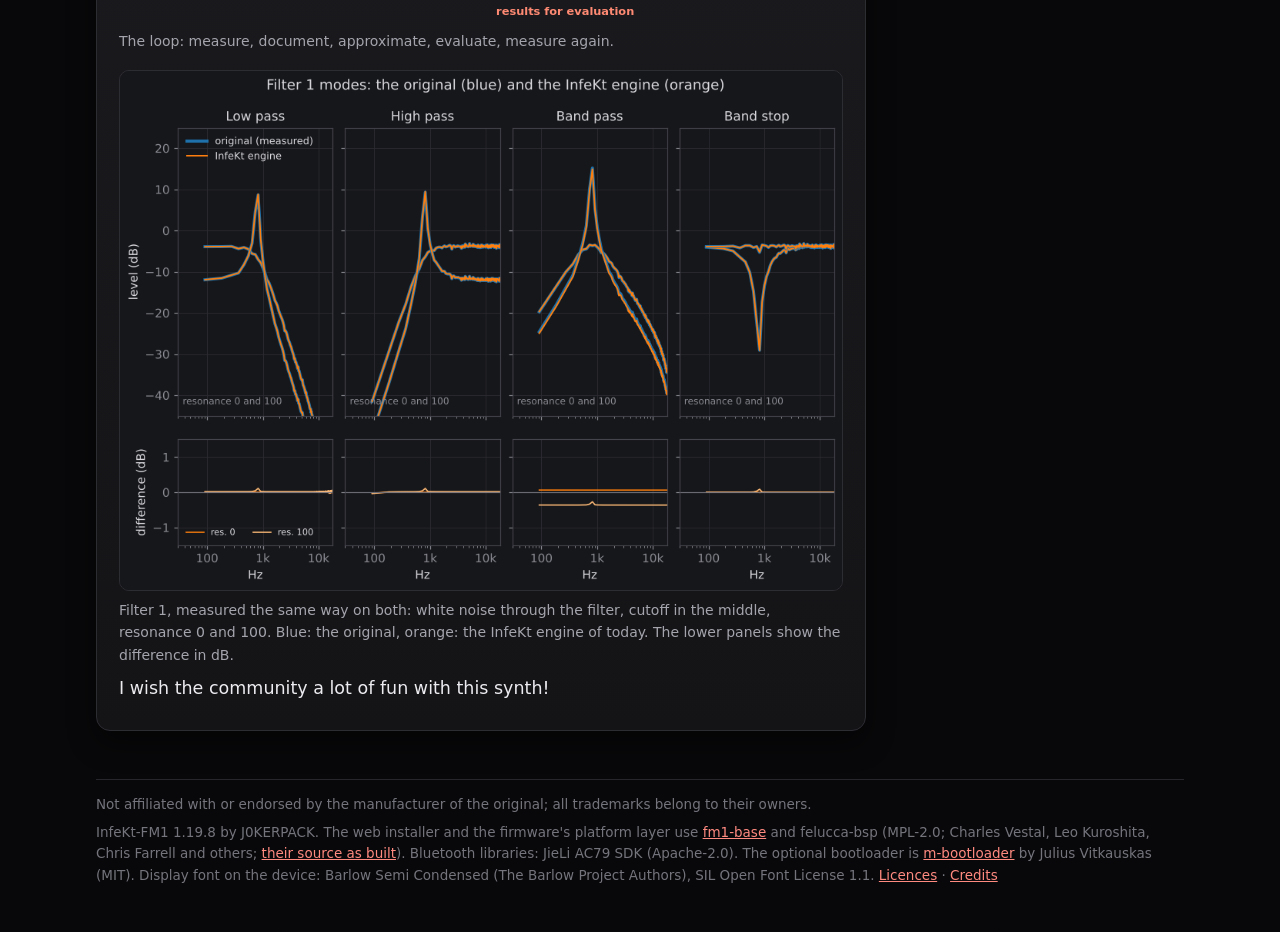
==== commit 9fac69a3: "Credits: link Sete's page Co-Authored-By: Claude Fable 5.2 <noreply@anthropic.com> Claude-Session: h" ====
--- a/index.html
+++ b/index.html
@@ -109,7 +109,7 @@
 <ul>
 <li><strong>Manuel Schleis</strong> (<a href="https://www.vengeance-sound.com/" rel="noopener">Vengeance Sound</a>), known worldwide for his legendary soundsets, producer sound packs and VST plug-ins</li>
 <li><strong><a href="https://alanmarcero.com/" rel="noopener">Alan Marcero</a></strong>, sound designer and trance producer</li>
-<li><strong>Sete</strong>, sound designer</li>
+<li><strong><a href="https://www.ownsound.space/setednb" rel="noopener">Sete</a></strong>, sound designer</li>
 </ul>
 </section>
 
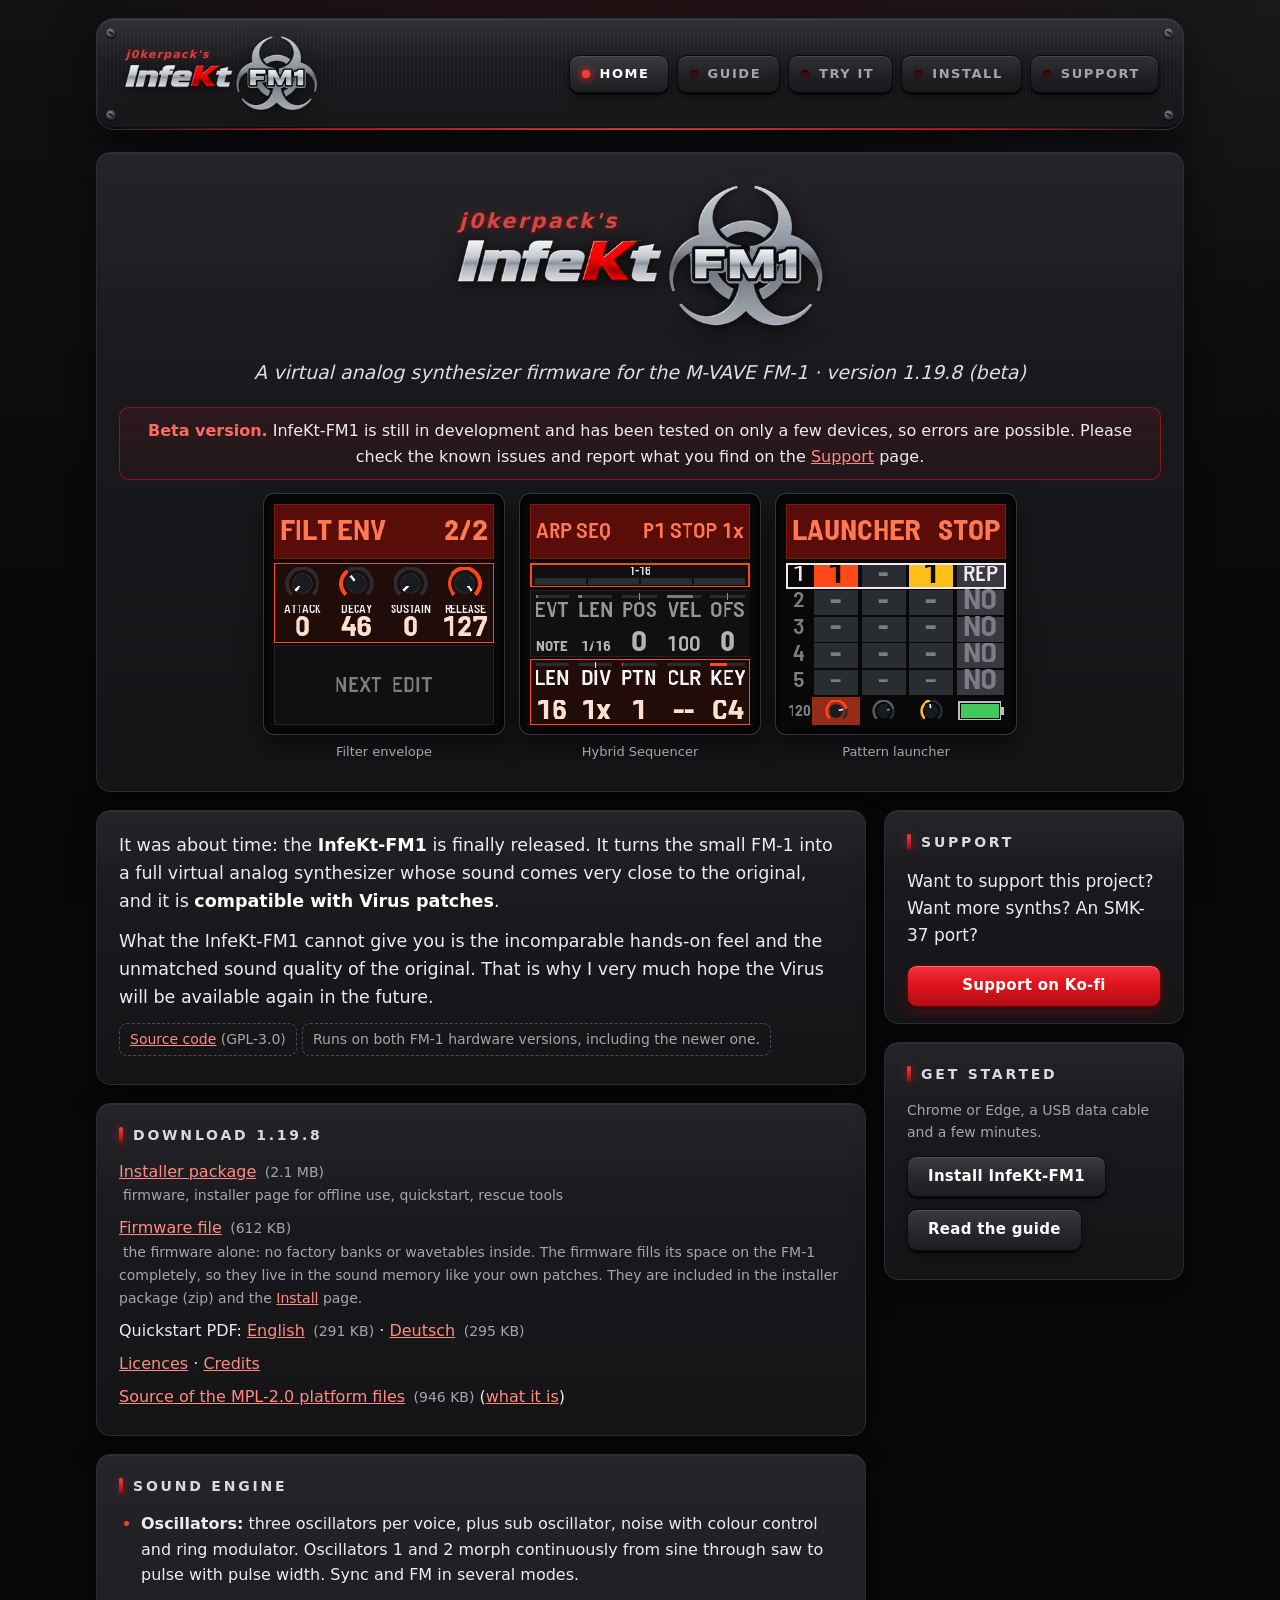
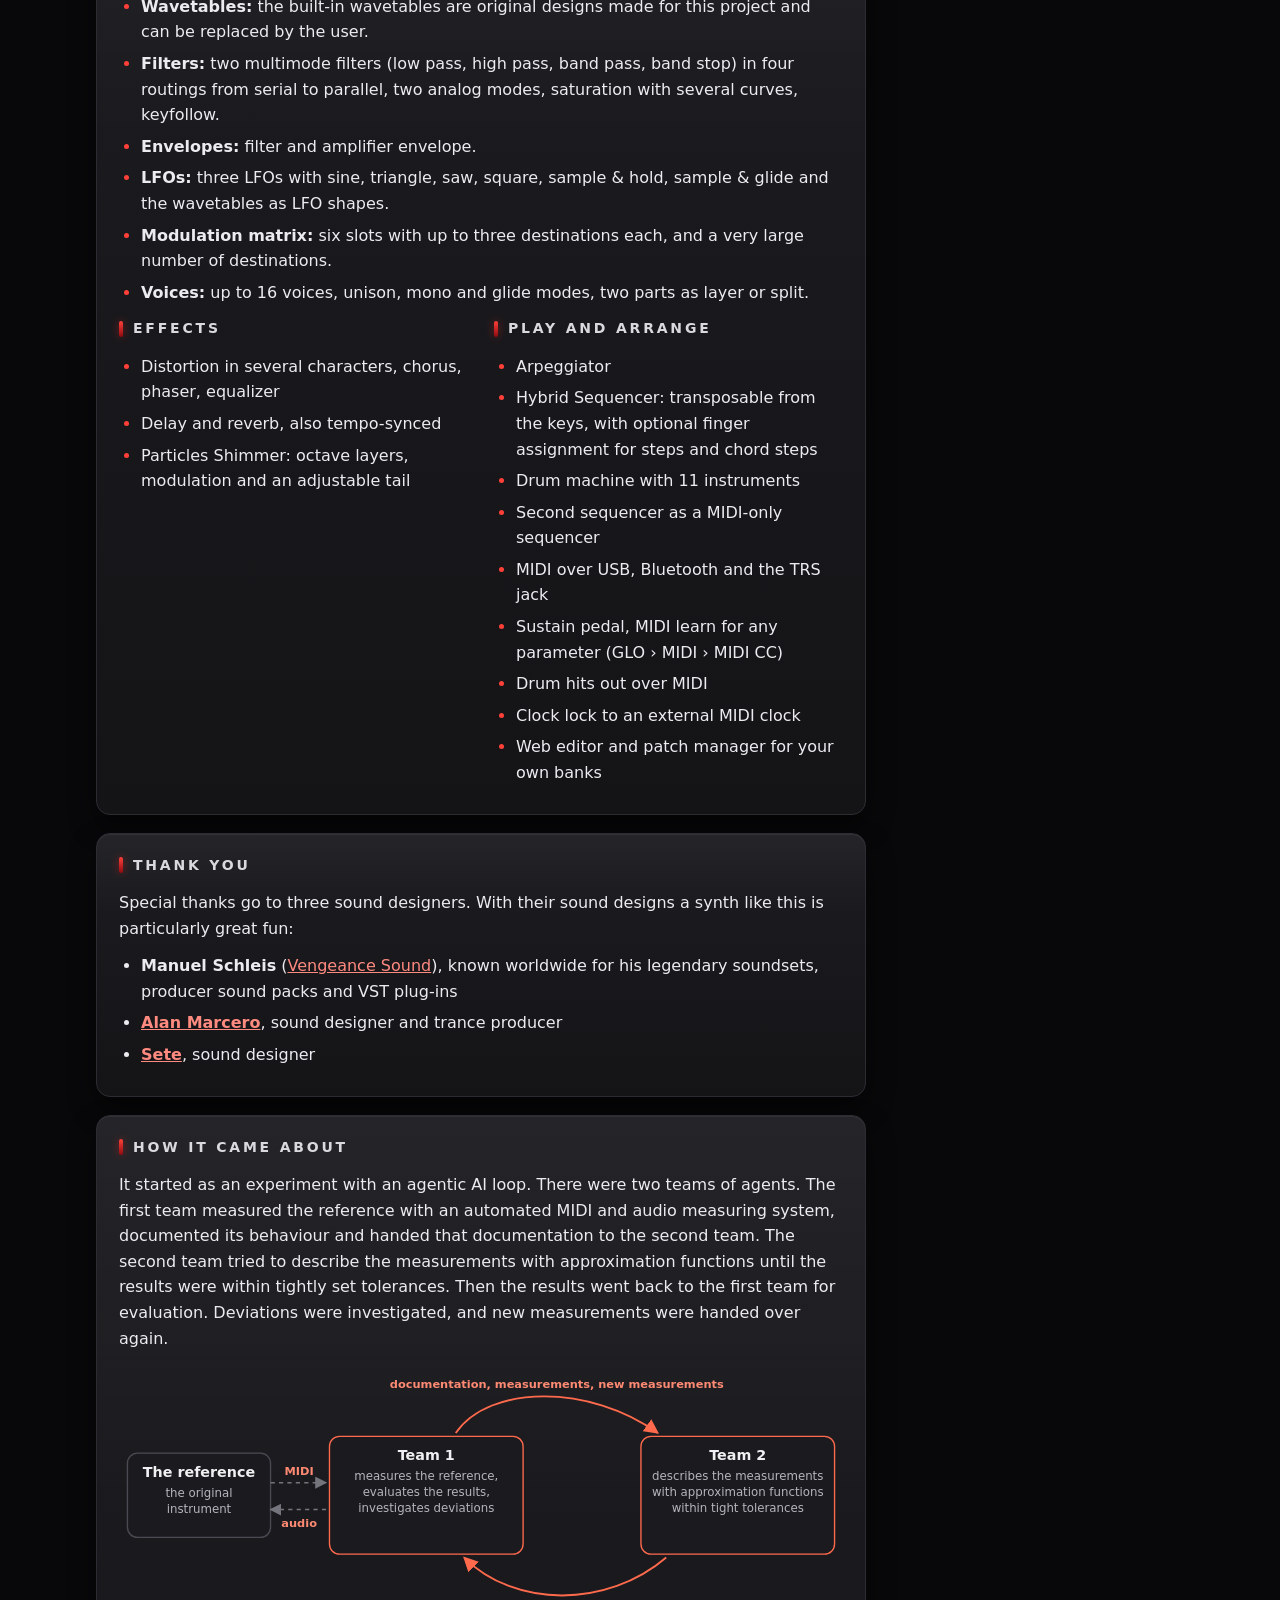
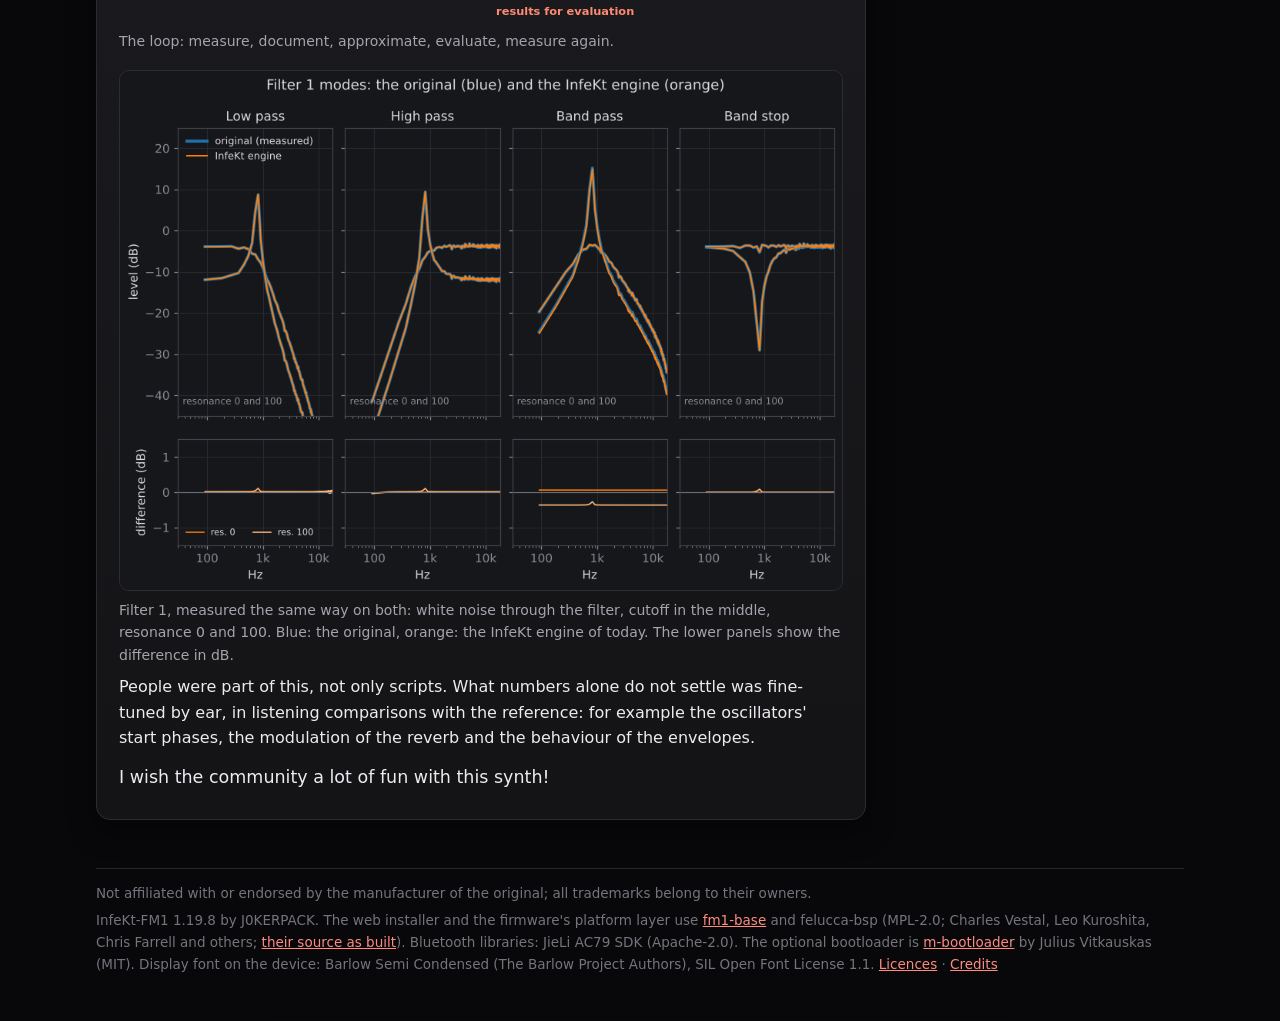
==== commit c3e43e51: "Home page: the listening work in 'How it came about' Co-Authored-By: Claude Fable 5.2 <noreply@anthr" ====
--- a/index.html
+++ b/index.html
@@ -125,6 +125,7 @@
 <a href="img/filter-modes.png"><img class="plot" src="img/filter-modes.png" width="1031" height="741" alt="Frequency responses of filter 1 in its four digital modes, low pass, high pass, band pass and band stop, at resonance 0 and 100: the measured curves of the original in blue and the InfeKt engine in orange lie on top of each other; the difference panels below stay within about half a decibel."></a>
 <figcaption>Filter 1, measured the same way on both: white noise through the filter, cutoff in the middle, resonance 0 and 100. Blue: the original, orange: the InfeKt engine of today. The lower panels show the difference in dB.</figcaption>
 </figure>
+<p>People were part of this, not only scripts. What numbers alone do not settle was fine-tuned by ear, in listening comparisons with the reference: for example the oscillators' start phases, the modulation of the reverb and the behaviour of the envelopes.</p>
 <p class="lead">I wish the community a lot of fun with this synth!</p>
 </section>
 </div>
